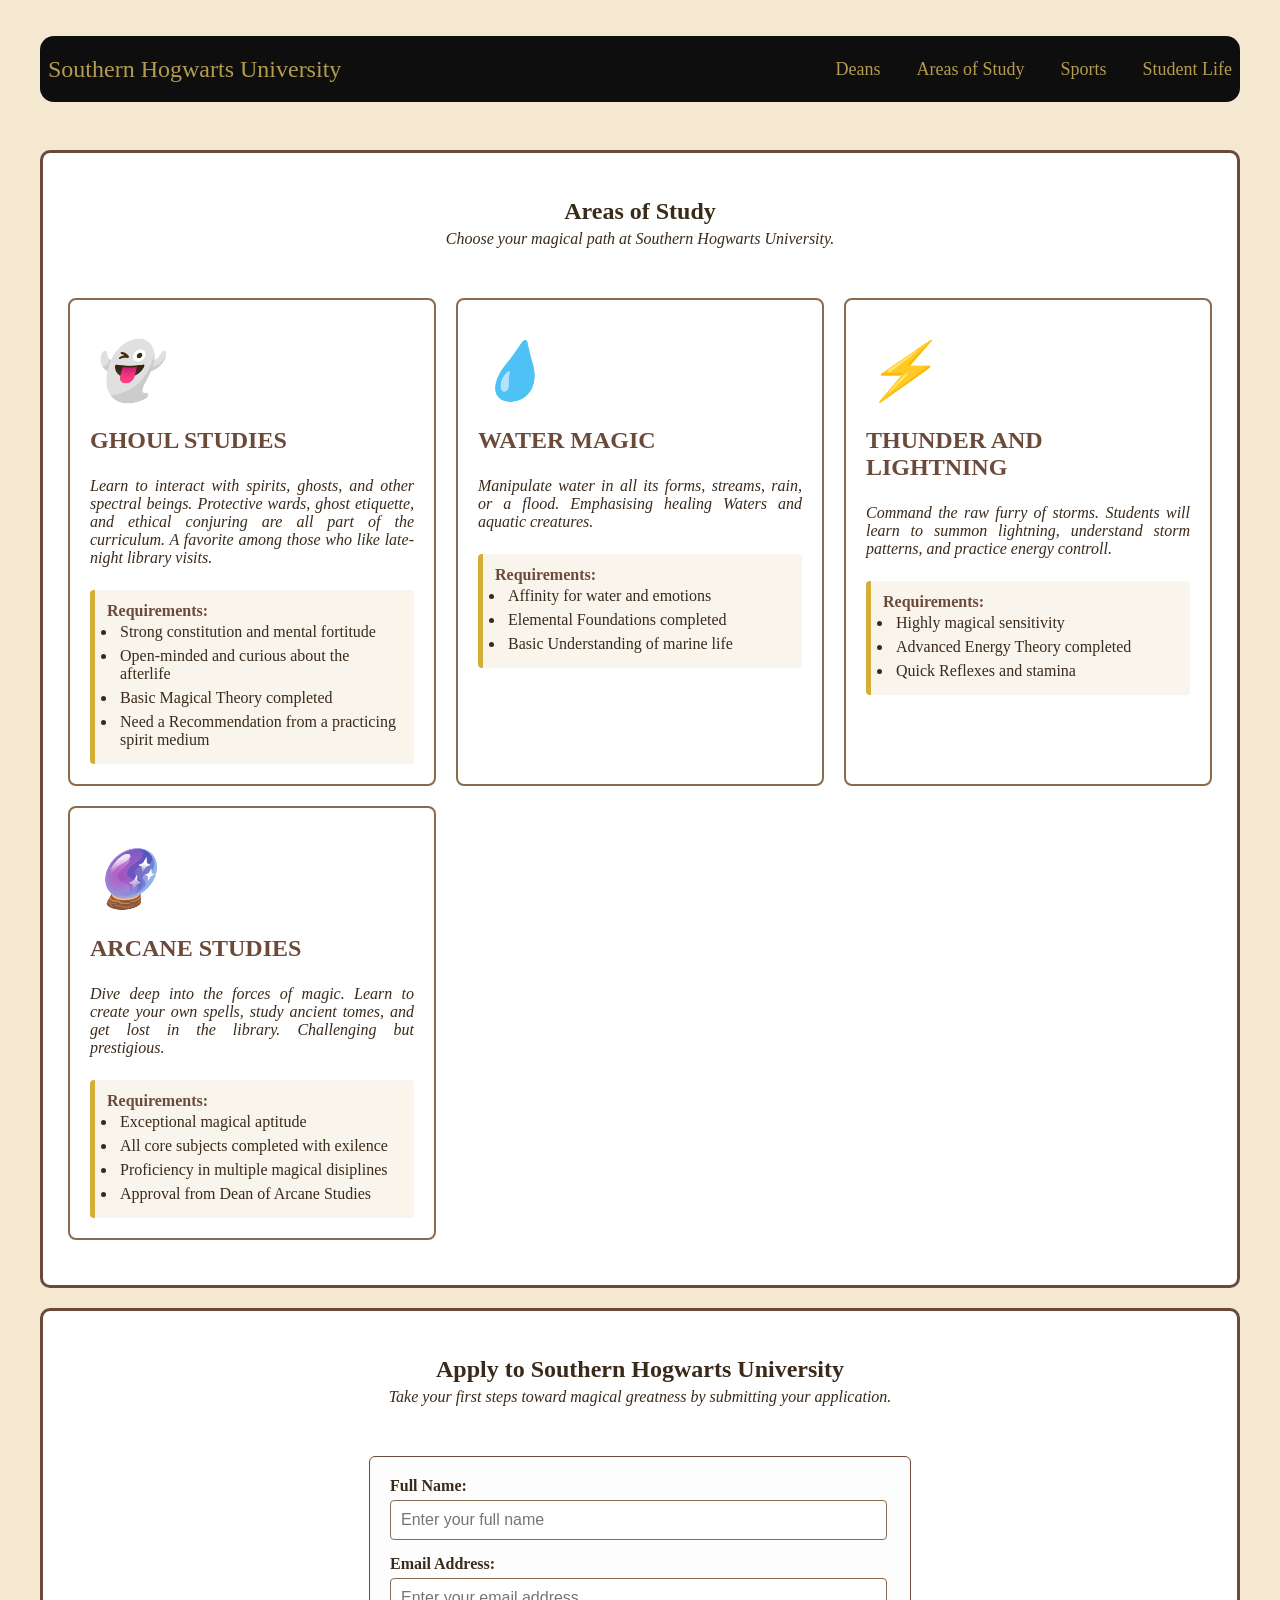
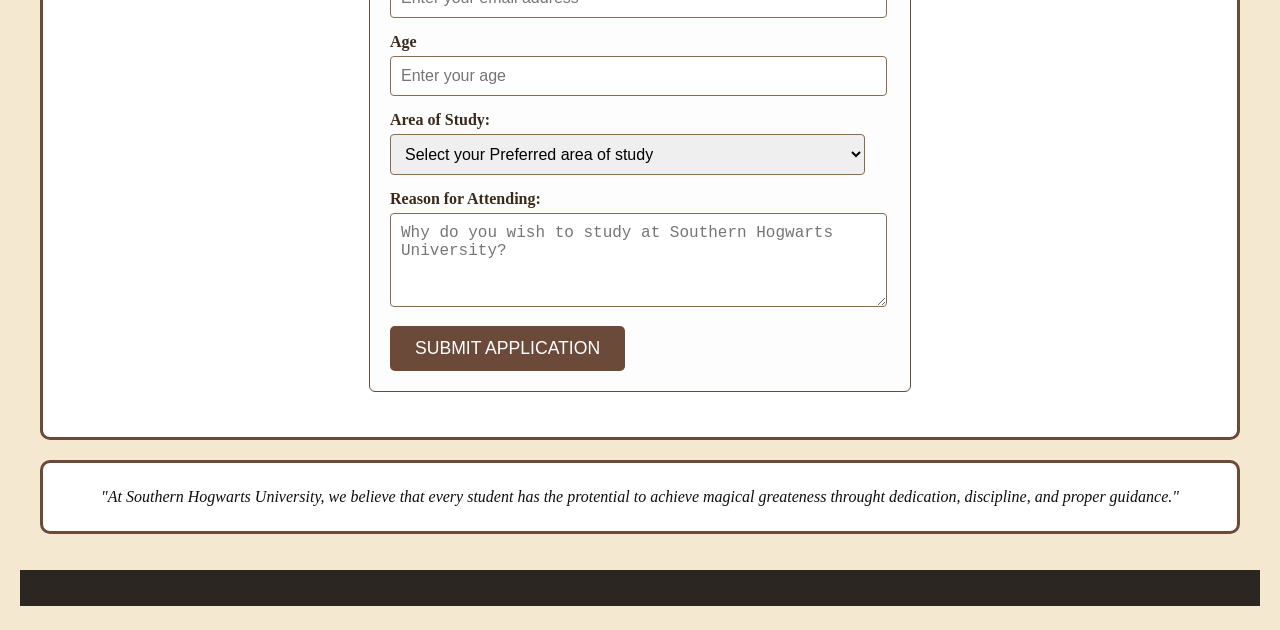
==== areas_of_study.html @ 31cc3b2e "Update Areas of Study, the Nav Bar, and some styles." ====
<!DOCTYPE html>
<html lang="en">
  <head>
    <meta charset="UTF-8" />
    <meta name="viewport" content="width=device-width, initial-scale=1.0" />
    <link rel="stylesheet" href="styles.css" />
    <title>Areas of Study</title>
    <style>
      * {
        margin: 0;
        padding: 0;
      }

      body {
        background-color: #f5e8d0;
        color: #3a2a1a;
        padding: 20px;
      }

      /* Study Section */

      main {
        max-width: 1200px;
        margin: 0 auto;
      }

      .frame {
        background-color: white;
        border: 3px solid #6b4a3a;
        border-radius: 10px;
        padding: 25px;
        margin: 20px 0;
      }

      .headding {
        text-align: center;
        margin-bottom: 30px;
        padding: 20px;
        background-color: white;
        border-radius: 8px;
      }

      .headding p {
        margin-top: 5px;
        font-style: italic;
      }

      .pathway-card-holder {
        display: grid;
        grid-template-columns: repeat(auto-fit, minmax(280px, 1fr));
        gap: 20px;
        margin: 20px 0;
      }

      .pathway-card {
        background-color: white;
        border: 2px solid #8b6b4d;
        border-radius: 8px;
        padding: 20px;
      }

      .symbol {
        text-align: center;
        margin: 10px 0;
        font-size: 3.5rem;
      }

      .pathway-card h2 {
        color: #6b4a3a;
        font-size: 1.5rem;
        text-transform: uppercase;
        margin: 15px 0;
      }

      .pathway-card p {
        font-style: italic;
        text-align: justify;
        padding: 8px 0;
      }

      .pathway-req {
        margin-top: 15px;
        padding: 12px;
        background-color: #f9f5ed;
        border-left: 5px solid #d4af37;
        border-radius: 4px;
      }

      .pathway-req h4 {
        color: #6b4a3a;
        margin-top: 0;
      }

      .pathway-req li {
        margin-left: 10px;
        padding: 3px;
      }

      /* Form Section */

      .application {
        max-width: 500px;
        margin: 20px auto;
        padding: 20px;
        background-color: #fdfdfd;
        border: 1px solid #6b4a3a;
        border-radius: 6px;
      }

      .application-card {
        margin-bottom: 15px;
        text-align: left;
      }

      .application-card label {
        display: block;
        margin-bottom: 5px;
        font-weight: bold;
      }

      .application-card input,
      .application-card select,
      .application-card textarea {
        width: 95%;
        padding: 10px;
        border: 1px solid #8b6b4d;
        border-radius: 4px;
        font-size: 1rem;
      }

      .application-btn {
        background-color: #6b4a3a;
        color: white;
        border: none;
        padding: 12px 25px;
        border-radius: 5px;
        font-size: 1.1rem;
        cursor: pointer;
        text-transform: uppercase;
      }

      .quote {
        text-align: center;
        font-style: italic;
        color: #0f0e0e;
      }
    </style>
  </head>
  <body>
    <header>
      <nav class="nav-bar">
        <div class="nav-title">
          <a href="">Southern Hogwarts University</a>
        </div>

        <div>
          <ul id="nav-links" class="nav-list">
            <li><a href="">Deans</a></li>
            <li><a href="">Areas of Study</a></li>
            <li><a href="">Sports</a></li>
            <li><a href="">Student Life</a></li>
          </ul>
        </div>
        <button class="nav-hambuger">☰</button>
      </nav>
    </header>
    <script>
      document.addEventListener("DOMContentLoaded", () => {
        const toggle = document.querySelector(".nav-hambuger");
        const nav = document.getElementById("nav-links");

        toggle.addEventListener("click", (e) => {
          e.stopPropagation();
          nav.classList.toggle("active");
        });
        nav.addEventListener("click", (e) => e.stopPropagation());
      });
    </script>

    <main>
      <section class="frame">
        <div class="headding">
          <h1>Areas of Study</h1>
          <p>Choose your magical path at Southern Hogwarts University.</p>
        </div>

        <div class="pathway-card-holder">
          <!-- Ghoul Studies -->
          <section class="pathway-card">
            <p class="symbol">👻</p>
            <h2>Ghoul Studies</h2>
            <p>
              Learn to interact with spirits, ghosts, and other spectral beings.
              Protective wards, ghost etiquette, and ethical conjuring are all
              part of the curriculum. A favorite among those who like late-night
              library visits.
            </p>
            <div class="pathway-req">
              <h4>Requirements:</h4>
              <ul>
                <li>Strong constitution and mental fortitude</li>
                <li>Open-minded and curious about the afterlife</li>
                <li>Basic Magical Theory completed</li>
                <li>Need a Recommendation from a practicing spirit medium</li>
              </ul>
            </div>
          </section>

          <!-- Water Magic -->
          <section class="pathway-card">
            <p class="symbol">💧</p>
            <h2>Water Magic</h2>
            <p>
              Manipulate water in all its forms, streams, rain, or a flood.
              Emphasising healing Waters and aquatic creatures.
            </p>
            <div class="pathway-req">
              <h4>Requirements:</h4>
              <ul>
                <li>Affinity for water and emotions</li>
                <li>Elemental Foundations completed</li>
                <li>Basic Understanding of marine life</li>
              </ul>
            </div>
          </section>

          <!-- Thunder and Lightning -->
          <section class="pathway-card">
            <p class="symbol">⚡</p>
            <h2>Thunder and Lightning</h2>
            <p>
              Command the raw furry of storms. Students will learn to summon
              lightning, understand storm patterns, and practice energy
              controll.
            </p>
            <div class="pathway-req">
              <h4>Requirements:</h4>
              <ul>
                <li>Highly magical sensitivity</li>
                <li>Advanced Energy Theory completed</li>
                <li>Quick Reflexes and stamina</li>
              </ul>
            </div>
          </section>

          <!-- Arcane Studies -->
          <section class="pathway-card">
            <p class="symbol">🔮</p>
            <h2>Arcane Studies</h2>
            <p>
              Dive deep into the forces of magic. Learn to create your own
              spells, study ancient tomes, and get lost in the library.
              Challenging but prestigious.
            </p>
            <div class="pathway-req">
              <h4>Requirements:</h4>
              <ul>
                <li>Exceptional magical aptitude</li>
                <li>All core subjects completed with exilence</li>
                <li>Proficiency in multiple magical disiplines</li>
                <li>Approval from Dean of Arcane Studies</li>
              </ul>
            </div>
          </section>
        </div>
      </section>
      <section class="frame">
        <div class="headding">
          <h2>Apply to Southern Hogwarts University</h2>
          <p>
            Take your first steps toward magical greatness by submitting your
            application.
          </p>
        </div>
        <div class="application">
          <form>
            <div class="application-card">
              <label> Full Name: </label>
              <input type="text" placeholder="Enter your full name" />
            </div>
            <div class="application-card">
              <label> Email Address: </label>
              <input type="email" placeholder="Enter your email address" />
            </div>
            <div class="application-card">
              <label> Age </label>
              <input type="number" placeholder="Enter your age" />
            </div>
            <div class="application-card">
              <label> Area of Study: </label>
              <select>
                <option>Select your Preferred area of study</option>
                <option>Ghoul Studies</option>
                <option>Water Magic</option>
                <option>Thunder and Lightning</option>
                <option>Arcane Studies</option>
              </select>
            </div>
            <div class="application-card">
              <label> Reason for Attending:</label>
              <textarea
                rows="4"
                placeholder="Why do you wish to study at Southern Hogwarts University?"
              ></textarea>
            </div>
            <button class="application-btn">Submit Application</button>
          </form>
        </div>
      </section>
      <section class="frame">
        <div class="quote">
          "At Southern Hogwarts University, we believe that every student has
          the protential to achieve magical greateness throught dedication,
          discipline, and proper guidance."
        </div>
      </section>
    </main>

    <footer></footer>
  </body>
</html>
---- styles.css ----
/* Used so we can easily change the theme if we don't like them later, just change them here not everywhere else */
:root {
  /*  Usage example in CSS:
        Colors:
        background-color: var(--background-color-1);
        color: var(--primary-text-color);
    */

  /* Backgrounds and Text Colors */
  --background-color-1: #e9e4d4;
  --background-color-2: #d6d1c4;
  --background-color-3: #c5bfaf;
  --footer-color: #2b2621;
  --header-color: #1b1a17;
  --subheader-color: #2e2b28;
  --primary-text-color: #3c3b37;
  --secondary-text-color: #6c6a63;
  --nav-background-color: #0f0e0e;
  --nav-text-color: #b39c4d;
  --nav-hover-color: #4f2c2c;

  /* Various Accents */
  --highlight-gold-color: #b39c4d;
  --highlight-red-color: #6c2d2c;
  --highlight-navy-color: #1a2238;
  --highlight-mossy-color: #7a7f5c;

  /* Brand Colors */
  --brand-black: #0f0e0e;
  --brand-gold: #b39c4d;
  --brand-red: #4f2c2c;

  /* Font Families */
  --font-cormorant: "Cormorant Garamond", serif;
  --font-cinzel: "Cinzel", serif;
}

/* General Styles */
body {
  background-color: var(--background-color-1);
  color: var(--primary-text-color);
  margin: 0;
  padding: 0;
}

footer {
  font-family: var(--font-cormorant);
  font-size: 1.125em;
  color: var(--background-color-1);
  background-color: var(--footer-color);
  text-align: center;
  margin-top: 2em;
  padding: 1em 0;
}

footer a {
  color: var(--highlight-mossy-color);
  text-decoration: none;
}

footer a:hover {
  text-decoration: underline;
}

.footer-grid {
  display: grid;
  grid-template-columns: 25% 25% 25% 25%;
  margin: 0 5%;
}

.footer-section {
  margin: 0;
  overflow: hidden;
}

.footer-link {
  display: block;
  margin: 0.5em auto;
  text-decoration: none;
  width: fit-content;
}

.footer-logo {
  object-fit: contain;
  width: 50%;
}

.footer-page-credit {
  font-size: 0.8em;
  margin-bottom: 0;
}

@media screen and (max-width: 769px) {
  .footer-grid {
    grid-template-columns: auto;
    text-align: center;
  }

  .footer-logo {
    width: 40%;
    margin-top: 3em;
  }

  .footer-page-credit {
    margin-top: 3em;
  }
}

/* Styles for deans.html */
.dean-container {
  padding: 0 2em;
}

.dean-page-heading {
  font-family: var(--font-cinzel);
  font-size: 3.5em;
  text-align: center;
  margin-bottom: 0.25em;
}

.dean-photo {
  width: 150px;
  height: 150px;
  object-fit: cover;
  border-top-left-radius: 50%;
  border-top-right-radius: 50%;
  border: 4px solid var(--highlight-gold-color);
  box-shadow: var(--highlight-red-color) 0px 5px 10px;
  animation: dean-card-image 2s ease-in-out infinite alternate;
}

.dean-card {
  background-color: var(--background-color-2);
  border: 1px solid var(--highlight-red-color);
  border-radius: 5px;
  padding: 2em 1em;
  margin: 1em;
  text-align: center;
}

.dean-list {
  list-style-type: none;
  padding: 0;
  display: grid;
  grid-template-columns: 50% 50%;
}

.dean-name {
  font-size: 1.5em;
  font-weight: bold;
  margin: 0.75em 0;
  font-family: var(--font-cinzel);
}

.dean-description {
  font-size: 1.25em;
  color: var(--secondary-text-color);
  font-family: var(--font-cormorant);
  font-weight: bold;
}

.dean-link {
  text-decoration: none;
  color: inherit;
}

.dean-link:hover .dean-card {
  background-color: var(--background-color-3);
}

.dean-link:hover .dean-name {
  animation: dean-name-hoverGrow 0.5s forwards;
}

.dean-link .dean-name {
  animation: dean-name-hoverShrink 0.5s forwards;
}

/* Animations for dean cards */
@keyframes dean-name-hoverShrink {
  from {
    transform: scale(1.05);
  }
  to {
    transform: scale(1);
  }
}

@keyframes dean-name-hoverGrow {
  from {
    transform: scale(1);
  }
  to {
    transform: scale(1.05);
  }
}

@keyframes dean-card-image {
  from {
    transform: translateX(-5px);
    rotate: 2deg;
  }
  to {
    transform: translateX(5px);
    rotate: -2deg;
  }
}

/* Media query for deans page for mobile devices */
@media screen and (max-width: 769px) {
  .mobile {
    grid-template-columns: auto;
  }
}

/* ----------------------------------------------------------------------------------- */

.nav-bar {
  background-color: #0f0e0e;
  position: sticky;
  top: 0;
  z-index: 100;
  border-radius: 14px;
  margin: 16px auto 48px auto;
  max-width: 1200px;
  display: flex;
  justify-content: space-between;
  align-items: center;
  height: 66px;
}

.nav-title a {
  padding: 8px;
  color: #b39c4d;
  text-decoration: none;
  font-size: 1.5rem;
}

.nav-list {
  display: flex;
  justify-content: space-between;
  align-items: center;
  list-style: none;
  gap: 20px;
  margin: 0;
  padding: 0;
}

.nav-list a {
  padding: 8px;
  color: #b39c4d;
  text-decoration: none;
  font-size: 1.125rem;
}
.nav-list a:hover {
  text-decoration: underline;
}

.nav-hambuger {
  display: none;
  font-size: 30px;
  background: none;
  border: none;
  cursor: pointer;
  color: white;
}

@media (max-width: 768px) {
  .nav-hambuger {
    display: block;
    margin-right: 20px;
  }

  #nav-links {
    position: absolute;
    top: 100%;
    left: 0;
    right: 0;
    background-color: #0f0e0e;
    flex-direction: column;
    padding: 1.8rem;
    gap: 1.4rem;
    display: none;
    border-radius: 16px;
    margin-top: 8px;
  }

  #nav-links.active {
    display: flex;
  }
}
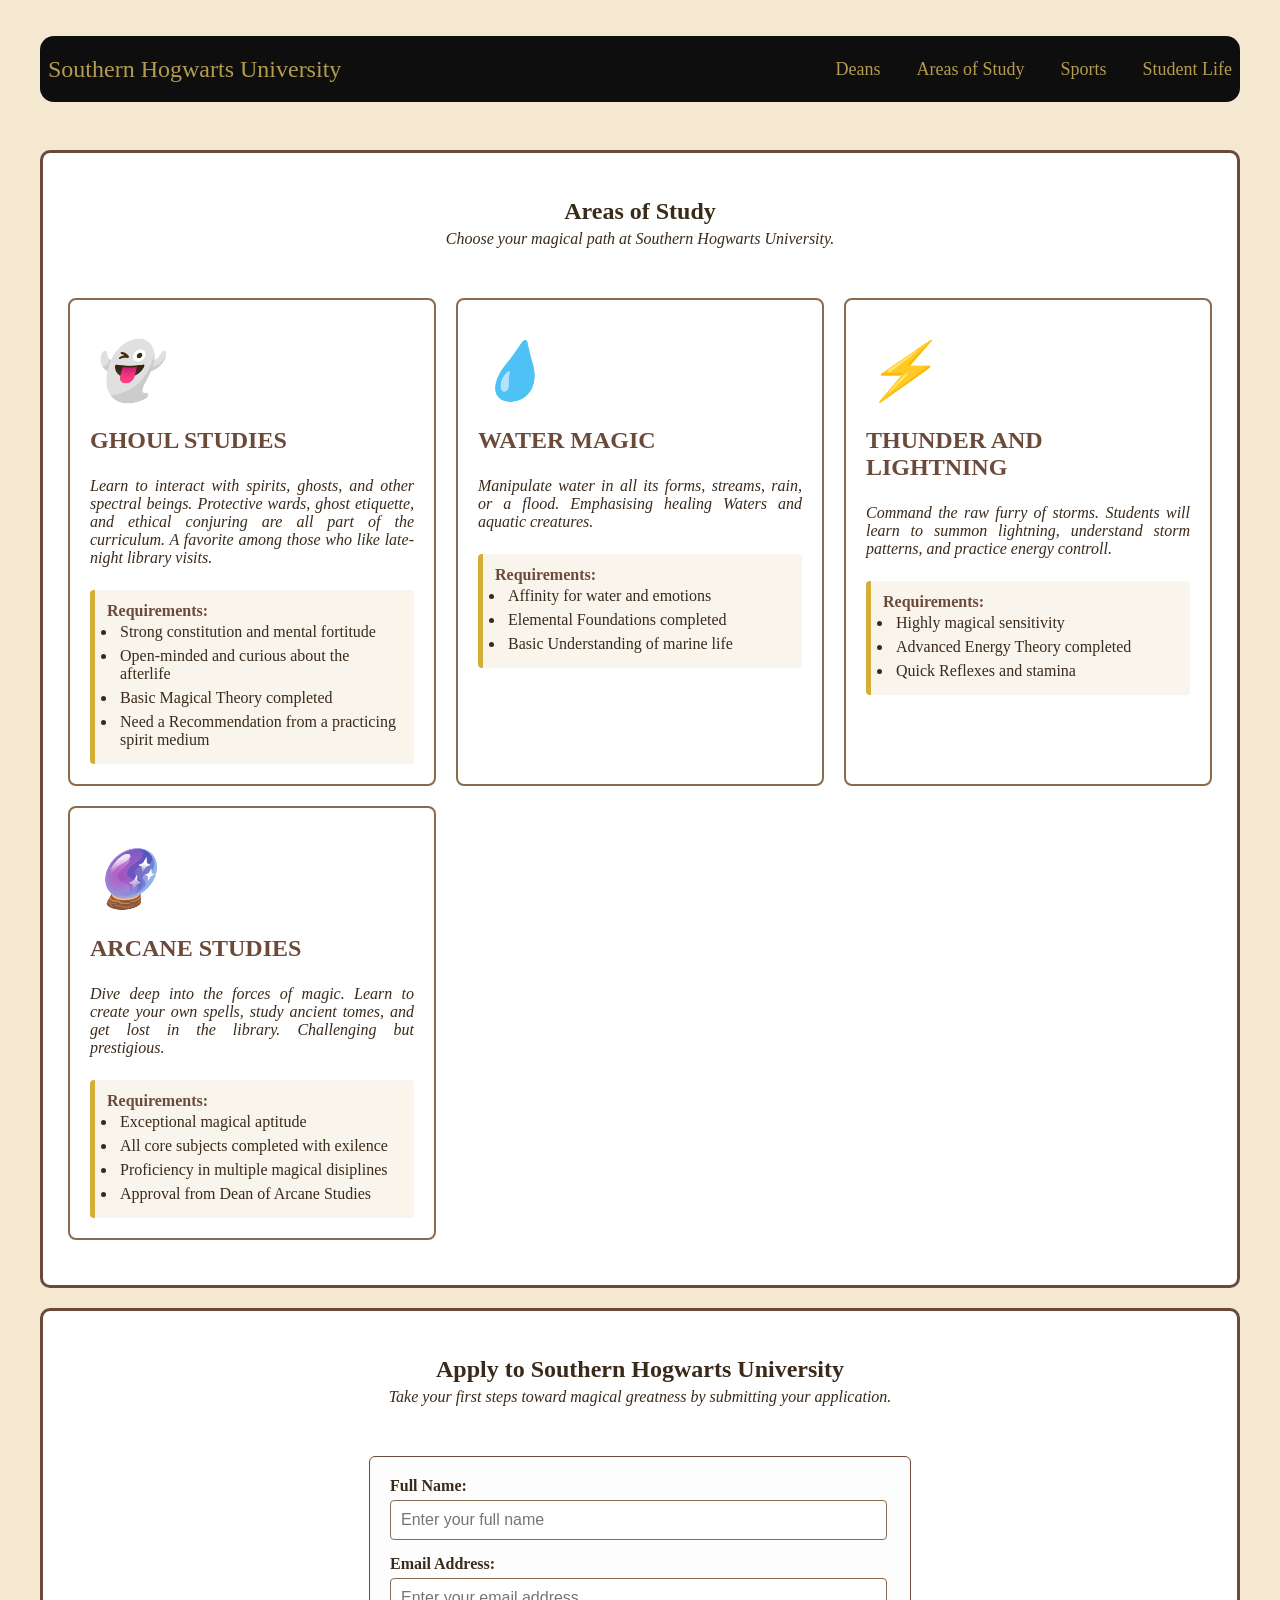
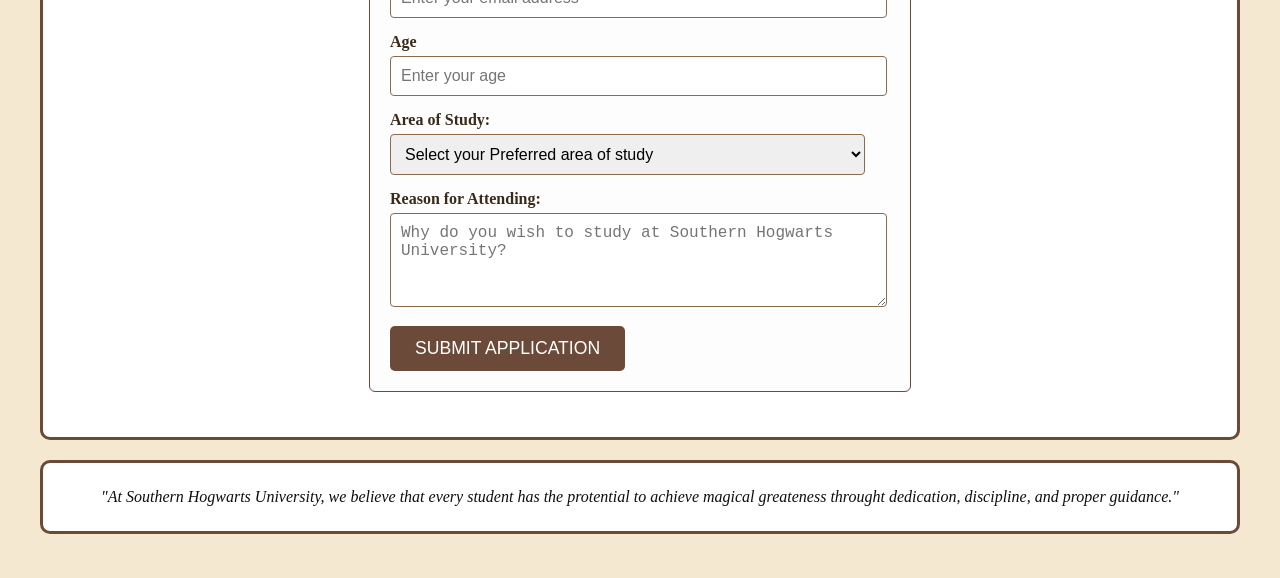
==== commit c8ff5ec7: "Updated Riley Portfolio Page. And the Navbar." ====
--- a/areas_of_study.html
+++ b/areas_of_study.html
@@ -150,32 +150,37 @@
     <header>
       <nav class="nav-bar">
         <div class="nav-title">
-          <a href="">Southern Hogwarts University</a>
+          <a href="/CSCY2000-Final/index.html">Southern Hogwarts University</a>
         </div>
 
         <div>
           <ul id="nav-links" class="nav-list">
-            <li><a href="">Deans</a></li>
-            <li><a href="">Areas of Study</a></li>
-            <li><a href="">Sports</a></li>
-            <li><a href="">Student Life</a></li>
+            <li><a href="/CSCY2000-Final/deans.html">Deans</a></li>
+            <li>
+              <a href="/CSCY2000-Final/areas_of_study.html">Areas of Study</a>
+            </li>
+            <li><a href="/CSCY2000-Final/sports.html">Sports</a></li>
+            <li>
+              <a href="/CSCY2000-Final/student_life.html">Student Life</a>
+            </li>
           </ul>
         </div>
         <button class="nav-hambuger">☰</button>
       </nav>
+
+      <script>
+        document.addEventListener("DOMContentLoaded", () => {
+          const toggle = document.querySelector(".nav-hambuger");
+          const nav = document.getElementById("nav-links");
+
+          toggle.addEventListener("click", (e) => {
+            e.stopPropagation();
+            nav.classList.toggle("active");
+          });
+          nav.addEventListener("click", (e) => e.stopPropagation());
+        });
+      </script>
     </header>
-    <script>
-      document.addEventListener("DOMContentLoaded", () => {
-        const toggle = document.querySelector(".nav-hambuger");
-        const nav = document.getElementById("nav-links");
-
-        toggle.addEventListener("click", (e) => {
-          e.stopPropagation();
-          nav.classList.toggle("active");
-        });
-        nav.addEventListener("click", (e) => e.stopPropagation());
-      });
-    </script>
 
     <main>
       <section class="frame">
@@ -315,7 +320,5 @@
         </div>
       </section>
     </main>
-
-    <footer></footer>
   </body>
 </html>
--- a/styles.css
+++ b/styles.css
@@ -214,6 +214,9 @@
 }
 
 /* ----------------------------------------------------------------------------------- */
+header {
+  margin: 0 10px;
+}
 
 .nav-bar {
   background-color: #0f0e0e;
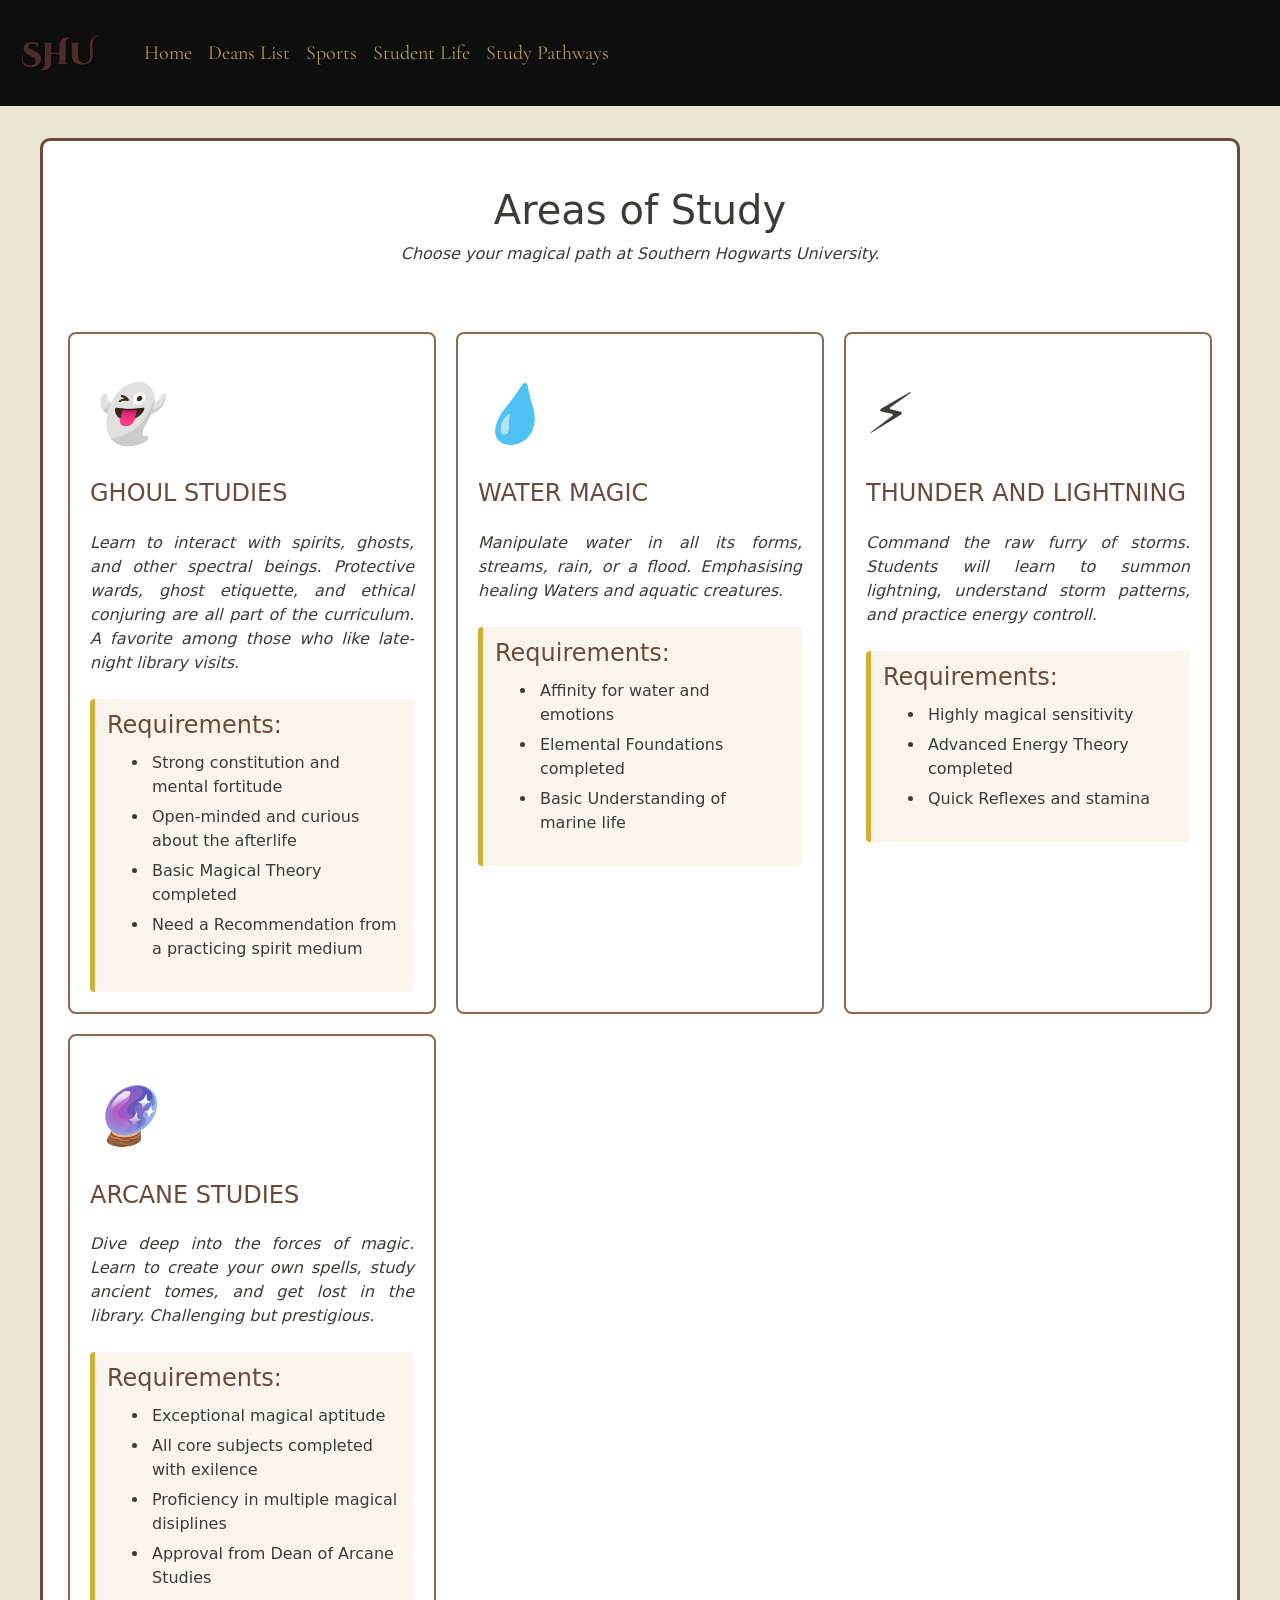
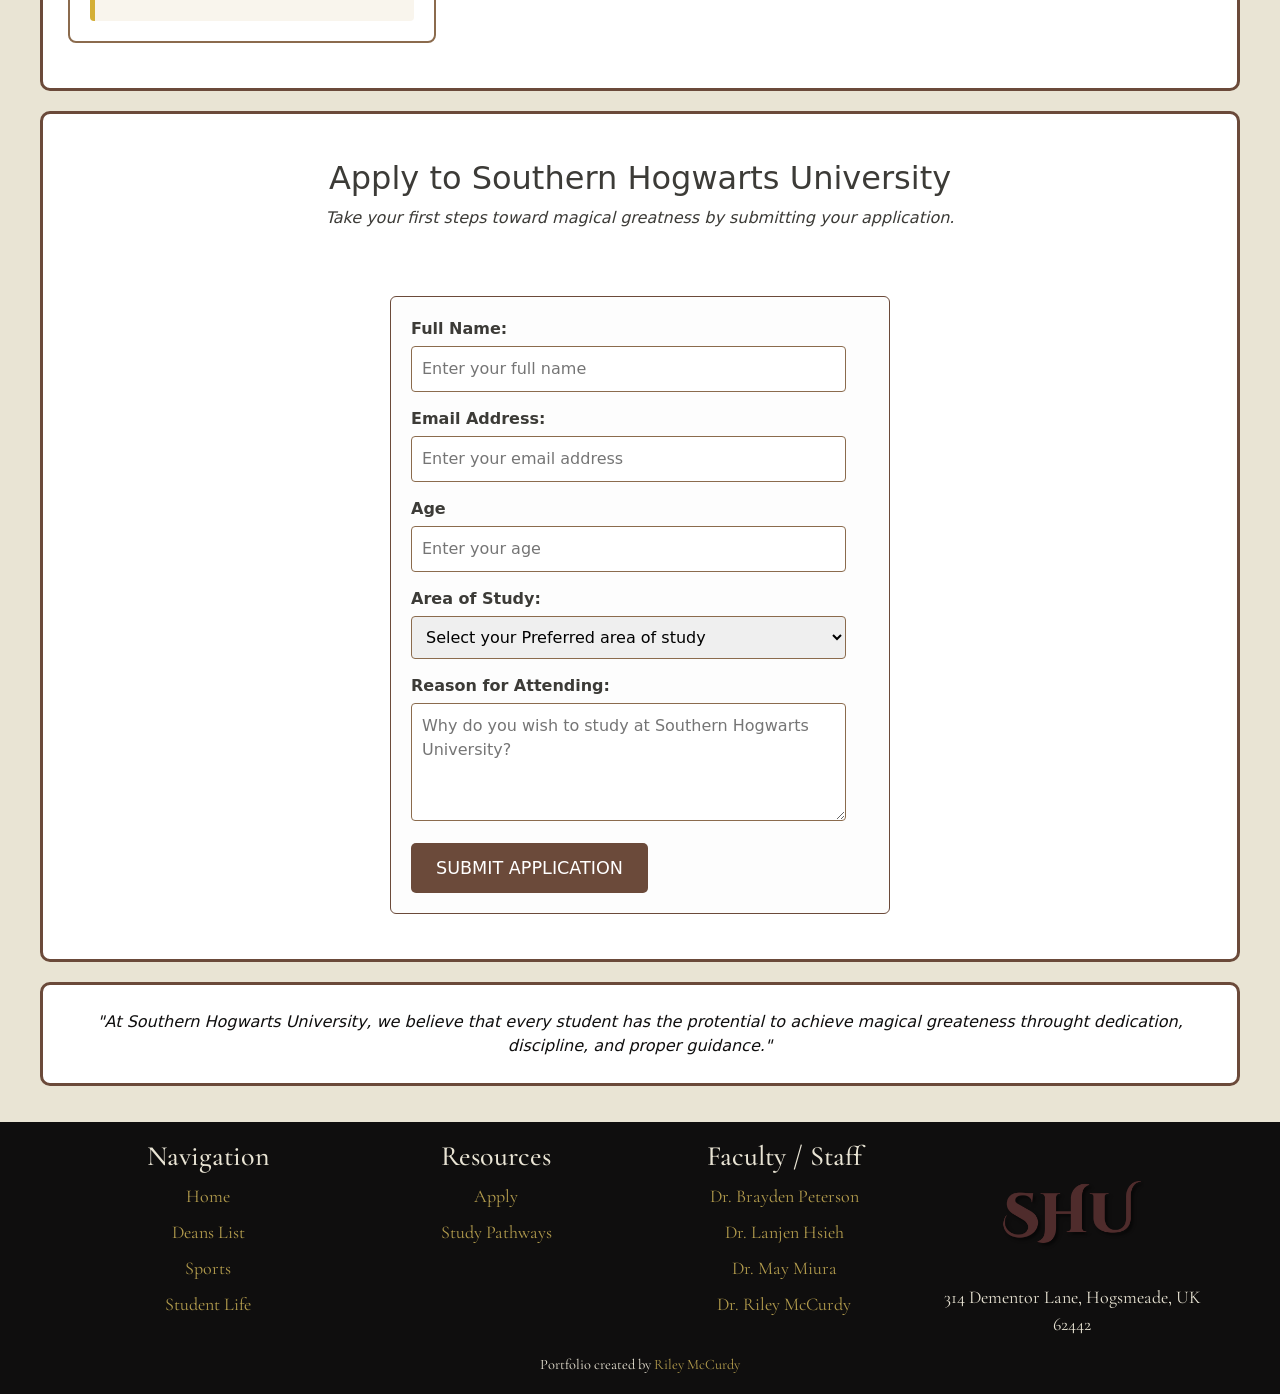
==== commit 49ef10db: "Updated footer/nav and links for all webpages" ====
--- a/areas_of_study.html
+++ b/areas_of_study.html
@@ -5,16 +5,18 @@
     <meta name="viewport" content="width=device-width, initial-scale=1.0" />
     <link rel="stylesheet" href="styles.css" />
     <title>Areas of Study</title>
+    <!-- Fonts -->
+    <link rel="preconnect" href="https://fonts.googleapis.com">
+    <link rel="preconnect" href="https://fonts.gstatic.com" crossorigin>
+    <link href="https://fonts.googleapis.com/css2?family=Cormorant+Garamond:ital,wght@0,300..700;1,300..700&display=swap" rel="stylesheet">
+    <link href="https://fonts.googleapis.com/css2?family=Cinzel:wght@400..900&display=swap" rel="stylesheet">
+
+    <!-- Bootstrap -->
+    <link href="https://cdn.jsdelivr.net/npm/bootstrap@5.3.8/dist/css/bootstrap.min.css" rel="stylesheet" integrity="sha384-sRIl4kxILFvY47J16cr9ZwB07vP4J8+LH7qKQnuqkuIAvNWLzeN8tE5YBujZqJLB" crossorigin="anonymous">
     <style>
       * {
         margin: 0;
         padding: 0;
-      }
-
-      body {
-        background-color: #f5e8d0;
-        color: #3a2a1a;
-        padding: 20px;
       }
 
       /* Study Section */
@@ -147,41 +149,37 @@
     </style>
   </head>
   <body>
-    <header>
-      <nav class="nav-bar">
-        <div class="nav-title">
-          <a href="/CSCY2000-Final/index.html">Southern Hogwarts University</a>
-        </div>
-
-        <div>
-          <ul id="nav-links" class="nav-list">
-            <li><a href="/CSCY2000-Final/deans.html">Deans</a></li>
-            <li>
-              <a href="/CSCY2000-Final/areas_of_study.html">Areas of Study</a>
-            </li>
-            <li><a href="/CSCY2000-Final/sports.html">Sports</a></li>
-            <li>
-              <a href="/CSCY2000-Final/student_life.html">Student Life</a>
-            </li>
-          </ul>
-        </div>
-        <button class="nav-hambuger">☰</button>
-      </nav>
-
-      <script>
-        document.addEventListener("DOMContentLoaded", () => {
-          const toggle = document.querySelector(".nav-hambuger");
-          const nav = document.getElementById("nav-links");
-
-          toggle.addEventListener("click", (e) => {
-            e.stopPropagation();
-            nav.classList.toggle("active");
-          });
-          nav.addEventListener("click", (e) => e.stopPropagation());
-        });
-      </script>
-    </header>
-
+    <!-- Use bootstrap nav classes and stop displaying burger when screen is at large breakpoint -->
+    <nav class="navbar navbar-expand-md shu-navbar sticky-top">
+        <a class="navbar-brand shu-brand" href="index.html">
+            <img src="images/logo.png" alt="Southern Hogwarts University" class="shu-nav-logo">
+        </a>
+
+        <!-- Hamburger icon from bootstrap -->
+        <button class="navbar-toggler navbar-dark shu-hamburger" type="button" data-bs-toggle="collapse" data-bs-target="#shu-navbar-content">
+            <span class="navbar-toggler-icon"></span>
+        </button>
+
+        <div class="collapse navbar-collapse" id="shu-navbar-content">
+            <ul class="navbar-nav shu-nav-links">
+                <li class="nav-item">
+                    <a class="nav-link" href="index.html">Home</a>
+                </li>
+                <li class="nav-item">
+                    <a class="nav-link" href="deans.html">Deans List</a>
+                </li>
+                <li class="nav-item">
+                    <a class="nav-link" href="sports.html">Sports</a>
+                </li>
+                <li class="nav-item">
+                    <a class="nav-link" href="student_life.html">Student Life</a>
+                </li>
+                <li class="nav-item">
+                    <a class="nav-link" href="areas_of_study.html">Study Pathways</a>
+                </li>
+            </ul>
+        </div>
+    </nav>
     <main>
       <section class="frame">
         <div class="headding">
@@ -269,7 +267,7 @@
           </section>
         </div>
       </section>
-      <section class="frame">
+      <section class="frame" id="applicationForm">
         <div class="headding">
           <h2>Apply to Southern Hogwarts University</h2>
           <p>
@@ -320,5 +318,35 @@
         </div>
       </section>
     </main>
+    <script src="https://cdn.jsdelivr.net/npm/bootstrap@5.3.8/dist/js/bootstrap.bundle.min.js" integrity="sha384-FKyoEForCGlyvwx9Hj09JcYn3nv7wiPVlz7YYwJrWVcXK/BmnVDxM+D2scQbITxI" crossorigin="anonymous"></script>
+    <footer>
+        <div class="footer-grid mobile-footer">
+            <div class="footer-section">
+                <h3>Navigation</h3>
+                <a href="index.html" class="footer-link">Home</a>
+                <a href="deans.html" class="footer-link">Deans List</a>
+                <a href="sports.html" class="footer-link">Sports</a>
+                <a href="student_life.html" class="footer-link">Student Life</a>
+            </div>
+            <div class="footer-section">
+                <h3>Resources</h3>
+                <a href="areas_of_study.html#applicationForm" class="footer-link">Apply</a>
+                <a href="areas_of_study.html" class="footer-link">Study Pathways</a>
+            </div>
+            <div class="footer-section">
+                <h3>Faculty / Staff</h3>
+                <a href="./portfolios/Brayden.html" class="footer-link">Dr. Brayden Peterson</a>
+                <a href="./portfolios/Lanjen.html" class="footer-link">Dr. Lanjen Hsieh</a>
+                <a href="./portfolios/May.html" class="footer-link">Dr. May Miura</a>
+                <a href="./portfolios/Riley.html" class="footer-link">Dr. Riley McCurdy</a>
+            </div>
+            <div class="footer-section">
+                <img src="images/logo.png" alt="Souther Hogwarts University Logo" class="footer-logo">
+                <!-- This is a fake address I came up with, the zip code spells MAGIC on a telephone keypad and Hogsmeade is a small village near Hogwarts in the Harry Potter universe-->
+                <p>314 Dementor Lane, Hogsmeade, UK 62442</p>
+            </div>
+        </div>
+      <p class="footer-page-credit">Portfolio created by <a href="./portfolios/Riley.html">Riley McCurdy</a></p>
+    </footer>
   </body>
 </html>
--- a/styles.css
+++ b/styles.css
@@ -6,60 +6,63 @@
         color: var(--primary-text-color);
     */
 
-  /* Backgrounds and Text Colors */
-  --background-color-1: #e9e4d4;
-  --background-color-2: #d6d1c4;
-  --background-color-3: #c5bfaf;
-  --footer-color: #2b2621;
-  --header-color: #1b1a17;
-  --subheader-color: #2e2b28;
-  --primary-text-color: #3c3b37;
-  --secondary-text-color: #6c6a63;
-  --nav-background-color: #0f0e0e;
-  --nav-text-color: #b39c4d;
-  --nav-hover-color: #4f2c2c;
-
-  /* Various Accents */
-  --highlight-gold-color: #b39c4d;
-  --highlight-red-color: #6c2d2c;
-  --highlight-navy-color: #1a2238;
-  --highlight-mossy-color: #7a7f5c;
-
-  /* Brand Colors */
-  --brand-black: #0f0e0e;
-  --brand-gold: #b39c4d;
-  --brand-red: #4f2c2c;
-
-  /* Font Families */
-  --font-cormorant: "Cormorant Garamond", serif;
-  --font-cinzel: "Cinzel", serif;
+    /* Backgrounds and Text Colors */
+    --background-color-1: #e9e4d4;
+    --background-color-2: #d6d1c4;
+    --background-color-3: #c5bfaf;
+    --footer-color: #0f0e0e;
+    --footer-link-color: #b39c4d;
+    --footer-link-hover-color: #6c2d2c;
+    --footer-text-color: #e9e4d4;
+    --header-color: #1b1a17;
+    --subheader-color: #2e2b28;
+    --primary-text-color: #3c3b37;
+    --secondary-text-color: #6c6a63;
+    --nav-background-color: #0f0e0e;
+    --nav-text-color: #b39c4d;
+    --nav-hover-color: #6c2d2c;
+
+    /* Various Accents */
+    --highlight-gold-color: #b39c4d;
+    --highlight-red-color: #6c2d2c;
+    --highlight-navy-color: #1a2238;
+    --highlight-mossy-color: #7a7f5c;
+
+    /* Brand Colors */
+    --brand-black: #0f0e0e;
+    --brand-gold: #b39c4d;
+    --brand-red: #4f2c2c;
+
+    /* Font Families */
+    --font-cormorant: "Cormorant Garamond", serif;
+    --font-cinzel: "Cinzel", serif;
 }
 
 /* General Styles */
 body {
-  background-color: var(--background-color-1);
-  color: var(--primary-text-color);
-  margin: 0;
-  padding: 0;
+    background-color: var(--background-color-1) !important;
+    color: var(--primary-text-color) !important;
+    font-family: var(--font-cormorant);
 }
 
 footer {
-  font-family: var(--font-cormorant);
-  font-size: 1.125em;
-  color: var(--background-color-1);
-  background-color: var(--footer-color);
-  text-align: center;
-  margin-top: 2em;
-  padding: 1em 0;
+    font-family: var(--font-cormorant);
+    font-size: 1.125em;
+    color: var(--footer-text-color);
+    background-color: var(--footer-color);
+    text-align: center;
+    margin-top: 2em;
+    padding: 1em 0;
 }
 
 footer a {
-  color: var(--highlight-mossy-color);
-  text-decoration: none;
+    color: var(--footer-link-color);
+    text-decoration: none;
 }
 
 footer a:hover {
-  text-decoration: underline;
+    color: var(--footer-link-hover-color);
+    text-decoration: none;
 }
 
 .footer-grid {
@@ -81,8 +84,18 @@
 }
 
 .footer-logo {
-  object-fit: contain;
-  width: 50%;
+    object-fit: contain;
+    width: 50%;
+    animation: alternate-reverse footer-logo-float 4s ease-in-out infinite;
+}
+
+@keyframes footer-logo-float {
+    from {
+        transform: translateY(0px);
+    }
+    to {
+        transform: translateY(-10px);
+    }
 }
 
 .footer-page-credit {
@@ -90,20 +103,53 @@
   margin-bottom: 0;
 }
 
-@media screen and (max-width: 769px) {
-  .footer-grid {
-    grid-template-columns: auto;
-    text-align: center;
-  }
-
-  .footer-logo {
-    width: 40%;
-    margin-top: 3em;
-  }
-
-  .footer-page-credit {
-    margin-top: 3em;
-  }
+.navbar a {
+    color: var(--nav-text-color);
+    font-family: var(--font-cormorant);
+    font-size: 1.25em;
+}
+
+.navbar a:hover {
+    color: var(--nav-hover-color);
+}
+
+.shu-navbar {
+    background-color: var(--nav-background-color);
+    margin-bottom: 2em;
+}
+
+.shu-nav-logo {
+    height: 4em;
+    margin: 0 1em;
+}
+
+.shu-hamburger {
+    margin: 0 1em;
+}
+
+@media screen and (max-width: 768px) {
+    .footer-grid {
+        grid-template-columns: auto;
+        text-align: center;
+    }
+
+    .footer-logo {
+        width: 40%;
+        margin-top: 3em;
+    }
+    
+    .footer-page-credit {
+        margin-top: 3em;
+    }
+
+    .navbar {
+        position: relative
+    }
+
+    .shu-nav-links {
+    margin: 0 1em;
+}
+
 }
 
 /* Styles for deans.html */
@@ -208,87 +254,111 @@
 
 /* Media query for deans page for mobile devices */
 @media screen and (max-width: 769px) {
-  .mobile {
-    grid-template-columns: auto;
-  }
-}
-
-/* ----------------------------------------------------------------------------------- */
-header {
-  margin: 0 10px;
-}
-
-.nav-bar {
-  background-color: #0f0e0e;
-  position: sticky;
-  top: 0;
-  z-index: 100;
-  border-radius: 14px;
-  margin: 16px auto 48px auto;
-  max-width: 1200px;
-  display: flex;
-  justify-content: space-between;
-  align-items: center;
-  height: 66px;
-}
-
-.nav-title a {
-  padding: 8px;
-  color: #b39c4d;
-  text-decoration: none;
-  font-size: 1.5rem;
-}
-
-.nav-list {
-  display: flex;
-  justify-content: space-between;
-  align-items: center;
-  list-style: none;
-  gap: 20px;
-  margin: 0;
-  padding: 0;
-}
-
-.nav-list a {
-  padding: 8px;
-  color: #b39c4d;
-  text-decoration: none;
-  font-size: 1.125rem;
-}
-.nav-list a:hover {
-  text-decoration: underline;
-}
-
-.nav-hambuger {
-  display: none;
-  font-size: 30px;
-  background: none;
-  border: none;
-  cursor: pointer;
-  color: white;
-}
-
-@media (max-width: 768px) {
-  .nav-hambuger {
-    display: block;
-    margin-right: 20px;
-  }
-
-  #nav-links {
+    .mobile {
+        grid-template-columns: auto;
+    }
+}
+
+/* Styling for Brayden portfolio */
+.braydenport-header {
+    font-family: var(--font-cinzel);
+    color: var(--header-color);
+    font-size: 3.5em;
+    text-align: center;
+    margin: 0 0.5em 0.25em 0.5em;
+}
+
+.braydenport-subheader {
+    font-family: var(--font-cinzel);
+    color: var(--subheader-color);
+    font-size: 2em;
+    text-align: center;
+    margin: 0 0.5em 0.25em 0.5em;
+}
+
+.braydenport-container {
+    padding: 2em;
+    padding-bottom: 0;
+}
+
+.braydenport-section {
+    margin-bottom: 2em;
+    clear: both;
+    padding-top: 2em;
+    color: var(--primary-text-color);
+    font-family: var(--font-cormorant);
+}
+
+/* Don't add any extra padding to the first section, it messed up consistency between my deans and portfolio pages */
+.braydenport-section:first-of-type {
+    padding-top: 0;
+}
+
+.braydenport-photo-background {
+    width: 300px;
+    object-fit: cover;
+    border-top-left-radius: 50%;
+    border-top-right-radius: 50%;
+    border: 4px solid var(--highlight-gold-color);
+    box-shadow: var(--highlight-red-color) 0px 5px 10px;
+    float: left;
+    margin-right: 2em;
+}
+.braydenport-photo {
+    width: 300px;
+    object-fit: cover;
+    border-top-left-radius: 50%;
+    border-top-right-radius: 50%;
+    border: 4px solid var(--highlight-gold-color);
+    box-shadow: var(--highlight-red-color) 0px 5px 10px;
+    float: left;
+    margin-right: 2em;
     position: absolute;
-    top: 100%;
-    left: 0;
-    right: 0;
-    background-color: #0f0e0e;
-    flex-direction: column;
-    padding: 1.8rem;
-    gap: 1.4rem;
-    display: none;
-    border-radius: 16px;
-    margin-top: 8px;
-  }
-
-  #nav-links.active {
-    display: flex;
-  }
-}
+    left: 2em;
+    animation: braydenport-magic-portrait 6s linear infinite alternate;
+}
+
+.braydenport-bio {
+    font-size: 1.25em;
+    text-align: justify;
+}
+
+.braydenport-courses dt {
+    margin-top: 1em;
+}
+
+.braydenport-courses dd {
+    font-size: 1.25em;
+    margin-left: 3em;
+    margin-bottom: 1em;
+}
+
+@keyframes braydenport-magic-portrait {
+    0%, 60% {
+        opacity: 1;
+    }
+    75%, 100% {
+        opacity: 0;
+    }
+}
+
+/* Media query for brayden portfolio for mobile devices */
+@media screen and (max-width: 769px) {
+    .braydenport-photo {    
+        float: none;
+        display: block;
+        width: 50%;
+        margin: 0 auto 2em auto;
+        left: auto;
+        position: relative;
+    }
+    /* Had to do some yucky calculations to get background photo aligned with front photo on mobile*/
+    .braydenport-photo-background {    
+        float: none;
+        display: block;
+        width: calc(50% - 2em);
+        left: calc(25% + 1em);
+        margin: 0 auto 2em auto;
+        position: absolute;
+    }
+}
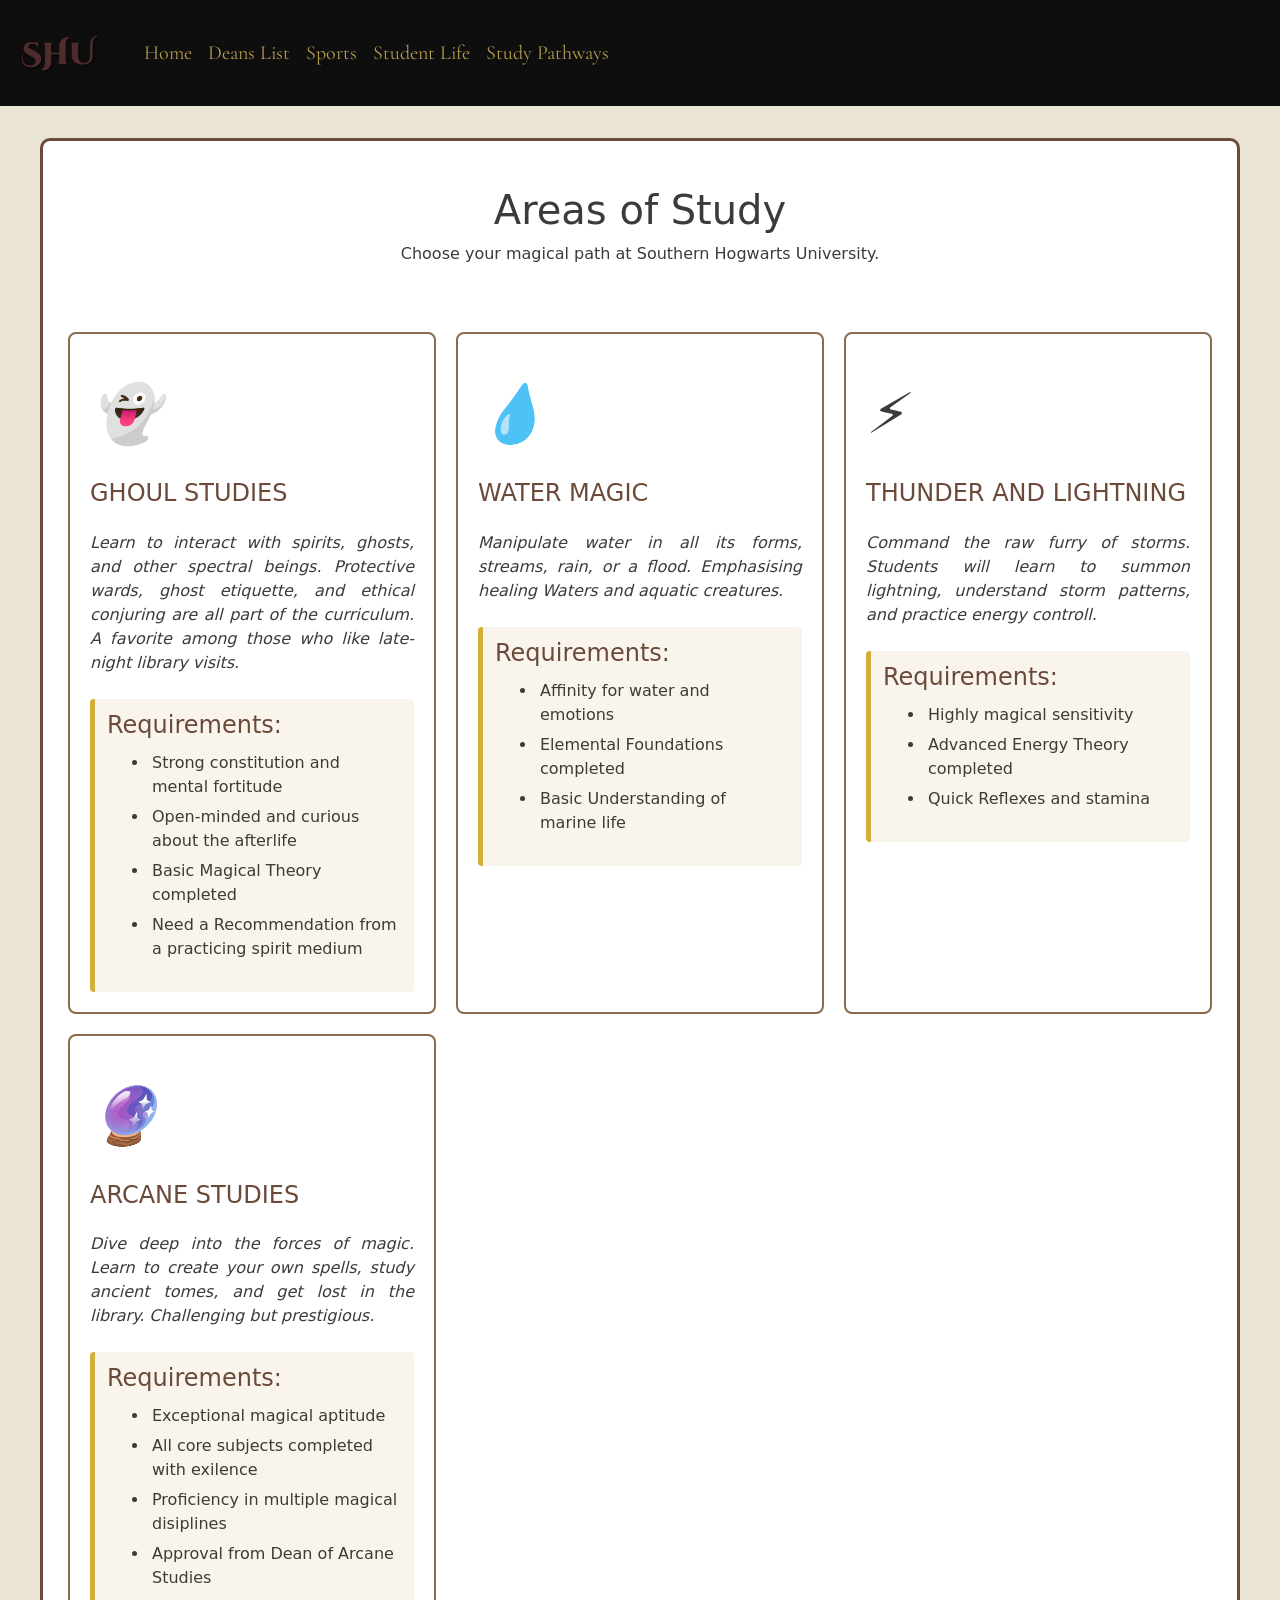
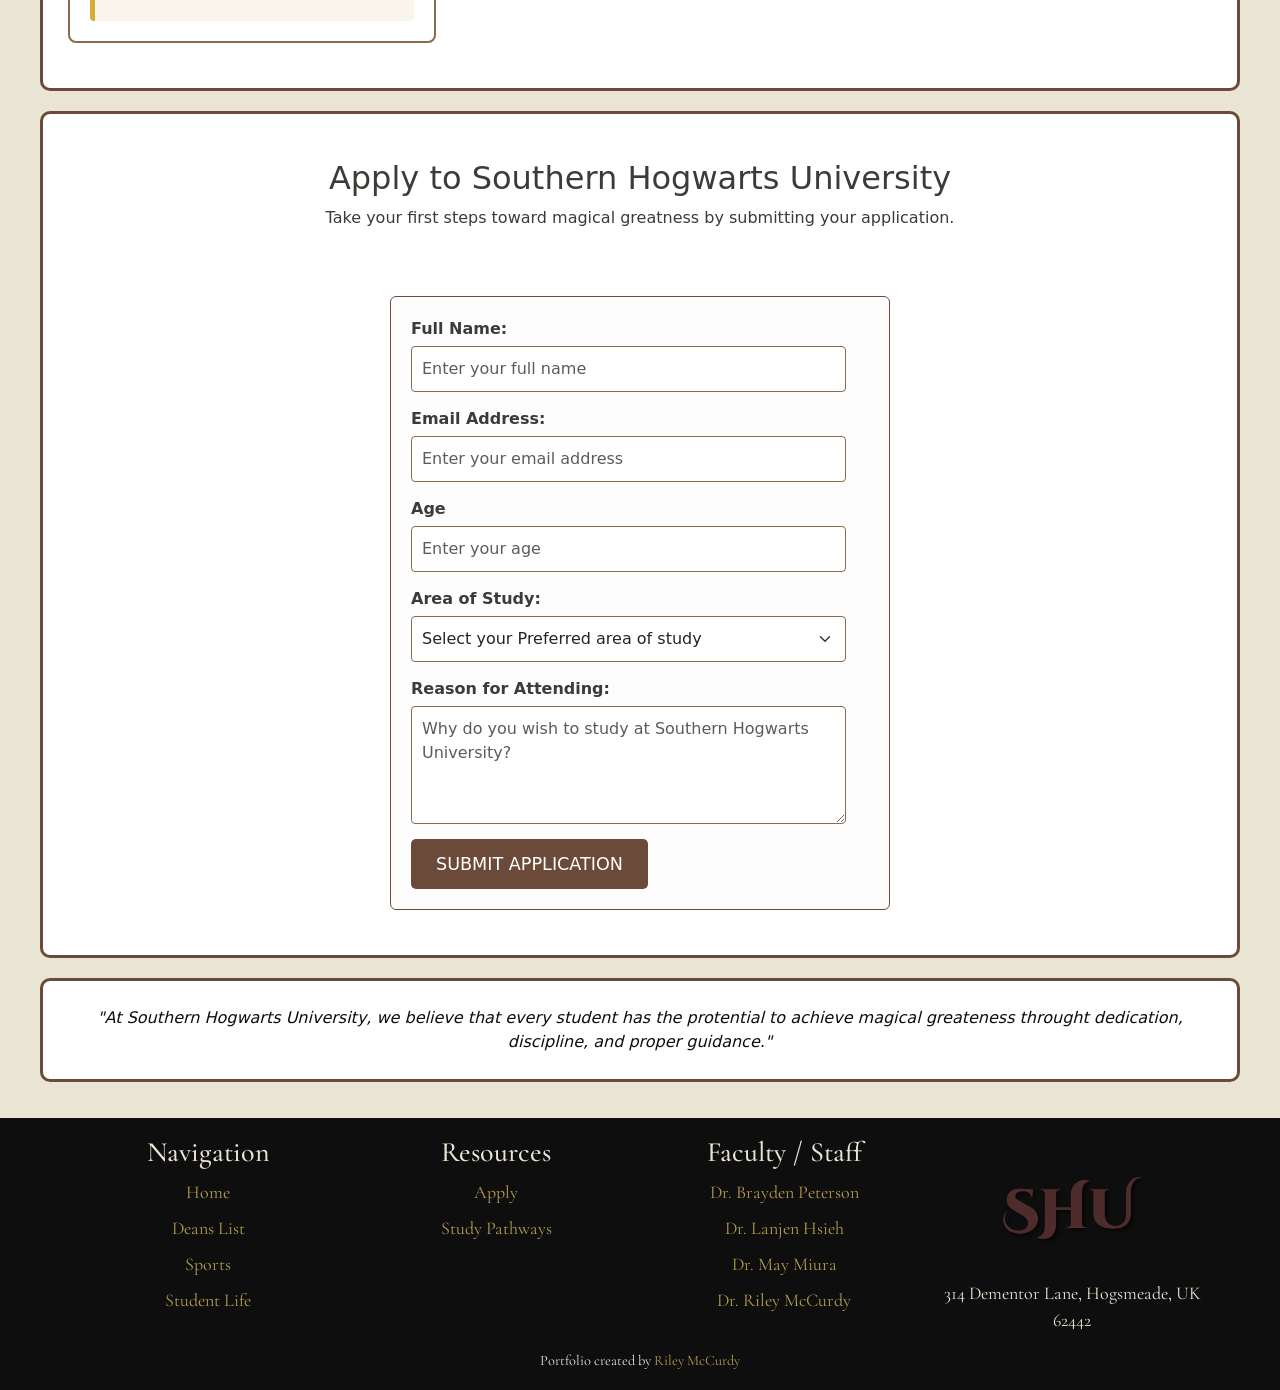
==== commit 4523eb35: "Centered the nav elements" ====
--- a/areas_of_study.html
+++ b/areas_of_study.html
@@ -6,13 +6,24 @@
     <link rel="stylesheet" href="styles.css" />
     <title>Areas of Study</title>
     <!-- Fonts -->
-    <link rel="preconnect" href="https://fonts.googleapis.com">
-    <link rel="preconnect" href="https://fonts.gstatic.com" crossorigin>
-    <link href="https://fonts.googleapis.com/css2?family=Cormorant+Garamond:ital,wght@0,300..700;1,300..700&display=swap" rel="stylesheet">
-    <link href="https://fonts.googleapis.com/css2?family=Cinzel:wght@400..900&display=swap" rel="stylesheet">
+    <link rel="preconnect" href="https://fonts.googleapis.com" />
+    <link rel="preconnect" href="https://fonts.gstatic.com" crossorigin />
+    <link
+      href="https://fonts.googleapis.com/css2?family=Cormorant+Garamond:ital,wght@0,300..700;1,300..700&display=swap"
+      rel="stylesheet"
+    />
+    <link
+      href="https://fonts.googleapis.com/css2?family=Cinzel:wght@400..900&display=swap"
+      rel="stylesheet"
+    />
 
     <!-- Bootstrap -->
-    <link href="https://cdn.jsdelivr.net/npm/bootstrap@5.3.8/dist/css/bootstrap.min.css" rel="stylesheet" integrity="sha384-sRIl4kxILFvY47J16cr9ZwB07vP4J8+LH7qKQnuqkuIAvNWLzeN8tE5YBujZqJLB" crossorigin="anonymous">
+    <link
+      href="https://cdn.jsdelivr.net/npm/bootstrap@5.3.8/dist/css/bootstrap.min.css"
+      rel="stylesheet"
+      integrity="sha384-sRIl4kxILFvY47J16cr9ZwB07vP4J8+LH7qKQnuqkuIAvNWLzeN8tE5YBujZqJLB"
+      crossorigin="anonymous"
+    />
     <style>
       * {
         margin: 0;
@@ -44,7 +55,6 @@
 
       .headding p {
         margin-top: 5px;
-        font-style: italic;
       }
 
       .pathway-card-holder {
@@ -151,34 +161,43 @@
   <body>
     <!-- Use bootstrap nav classes and stop displaying burger when screen is at large breakpoint -->
     <nav class="navbar navbar-expand-md shu-navbar sticky-top">
-        <a class="navbar-brand shu-brand" href="index.html">
-            <img src="images/logo.png" alt="Southern Hogwarts University" class="shu-nav-logo">
-        </a>
-
-        <!-- Hamburger icon from bootstrap -->
-        <button class="navbar-toggler navbar-dark shu-hamburger" type="button" data-bs-toggle="collapse" data-bs-target="#shu-navbar-content">
-            <span class="navbar-toggler-icon"></span>
-        </button>
-
-        <div class="collapse navbar-collapse" id="shu-navbar-content">
-            <ul class="navbar-nav shu-nav-links">
-                <li class="nav-item">
-                    <a class="nav-link" href="index.html">Home</a>
-                </li>
-                <li class="nav-item">
-                    <a class="nav-link" href="deans.html">Deans List</a>
-                </li>
-                <li class="nav-item">
-                    <a class="nav-link" href="sports.html">Sports</a>
-                </li>
-                <li class="nav-item">
-                    <a class="nav-link" href="student_life.html">Student Life</a>
-                </li>
-                <li class="nav-item">
-                    <a class="nav-link" href="areas_of_study.html">Study Pathways</a>
-                </li>
-            </ul>
-        </div>
+      <a class="navbar-brand shu-brand" href="index.html">
+        <img
+          src="images/logo.png"
+          alt="Southern Hogwarts University"
+          class="shu-nav-logo"
+        />
+      </a>
+
+      <!-- Hamburger icon from bootstrap -->
+      <button
+        class="navbar-toggler navbar-dark shu-hamburger"
+        type="button"
+        data-bs-toggle="collapse"
+        data-bs-target="#shu-navbar-content"
+      >
+        <span class="navbar-toggler-icon"></span>
+      </button>
+
+      <div class="collapse navbar-collapse" id="shu-navbar-content">
+        <ul class="navbar-nav shu-nav-links">
+          <li class="nav-item">
+            <a class="nav-link" href="index.html">Home</a>
+          </li>
+          <li class="nav-item">
+            <a class="nav-link" href="deans.html">Deans List</a>
+          </li>
+          <li class="nav-item">
+            <a class="nav-link" href="sports.html">Sports</a>
+          </li>
+          <li class="nav-item">
+            <a class="nav-link" href="student_life.html">Student Life</a>
+          </li>
+          <li class="nav-item">
+            <a class="nav-link" href="areas_of_study.html">Study Pathways</a>
+          </li>
+        </ul>
+      </div>
     </nav>
     <main>
       <section class="frame">
@@ -278,20 +297,32 @@
         <div class="application">
           <form>
             <div class="application-card">
-              <label> Full Name: </label>
-              <input type="text" placeholder="Enter your full name" />
+              <label class="form-label"> Full Name: </label>
+              <input
+                class="form-control"
+                type="text"
+                placeholder="Enter your full name"
+              />
             </div>
             <div class="application-card">
-              <label> Email Address: </label>
-              <input type="email" placeholder="Enter your email address" />
+              <label class="form-label"> Email Address: </label>
+              <input
+                class="form-control"
+                type="email"
+                placeholder="Enter your email address"
+              />
             </div>
             <div class="application-card">
-              <label> Age </label>
-              <input type="number" placeholder="Enter your age" />
+              <label class="form-label"> Age </label>
+              <input
+                class="form-control"
+                type="number"
+                placeholder="Enter your age"
+              />
             </div>
             <div class="application-card">
-              <label> Area of Study: </label>
-              <select>
+              <label class="form-label"> Area of Study: </label>
+              <select class="form-select">
                 <option>Select your Preferred area of study</option>
                 <option>Ghoul Studies</option>
                 <option>Water Magic</option>
@@ -300,13 +331,16 @@
               </select>
             </div>
             <div class="application-card">
-              <label> Reason for Attending:</label>
+              <label class="form-label"> Reason for Attending:</label>
               <textarea
+                class="form-control"
                 rows="4"
                 placeholder="Why do you wish to study at Southern Hogwarts University?"
               ></textarea>
             </div>
-            <button class="application-btn">Submit Application</button>
+            <button type="submit" class="application-btn">
+              Submit Application
+            </button>
           </form>
         </div>
       </section>
@@ -318,35 +352,53 @@
         </div>
       </section>
     </main>
-    <script src="https://cdn.jsdelivr.net/npm/bootstrap@5.3.8/dist/js/bootstrap.bundle.min.js" integrity="sha384-FKyoEForCGlyvwx9Hj09JcYn3nv7wiPVlz7YYwJrWVcXK/BmnVDxM+D2scQbITxI" crossorigin="anonymous"></script>
+    <script
+      src="https://cdn.jsdelivr.net/npm/bootstrap@5.3.8/dist/js/bootstrap.bundle.min.js"
+      integrity="sha384-FKyoEForCGlyvwx9Hj09JcYn3nv7wiPVlz7YYwJrWVcXK/BmnVDxM+D2scQbITxI"
+      crossorigin="anonymous"
+    ></script>
     <footer>
-        <div class="footer-grid mobile-footer">
-            <div class="footer-section">
-                <h3>Navigation</h3>
-                <a href="index.html" class="footer-link">Home</a>
-                <a href="deans.html" class="footer-link">Deans List</a>
-                <a href="sports.html" class="footer-link">Sports</a>
-                <a href="student_life.html" class="footer-link">Student Life</a>
-            </div>
-            <div class="footer-section">
-                <h3>Resources</h3>
-                <a href="areas_of_study.html#applicationForm" class="footer-link">Apply</a>
-                <a href="areas_of_study.html" class="footer-link">Study Pathways</a>
-            </div>
-            <div class="footer-section">
-                <h3>Faculty / Staff</h3>
-                <a href="./portfolios/Brayden.html" class="footer-link">Dr. Brayden Peterson</a>
-                <a href="./portfolios/Lanjen.html" class="footer-link">Dr. Lanjen Hsieh</a>
-                <a href="./portfolios/May.html" class="footer-link">Dr. May Miura</a>
-                <a href="./portfolios/Riley.html" class="footer-link">Dr. Riley McCurdy</a>
-            </div>
-            <div class="footer-section">
-                <img src="images/logo.png" alt="Souther Hogwarts University Logo" class="footer-logo">
-                <!-- This is a fake address I came up with, the zip code spells MAGIC on a telephone keypad and Hogsmeade is a small village near Hogwarts in the Harry Potter universe-->
-                <p>314 Dementor Lane, Hogsmeade, UK 62442</p>
-            </div>
-        </div>
-      <p class="footer-page-credit">Portfolio created by <a href="./portfolios/Riley.html">Riley McCurdy</a></p>
+      <div class="footer-grid mobile-footer">
+        <div class="footer-section">
+          <h3>Navigation</h3>
+          <a href="index.html" class="footer-link">Home</a>
+          <a href="deans.html" class="footer-link">Deans List</a>
+          <a href="sports.html" class="footer-link">Sports</a>
+          <a href="student_life.html" class="footer-link">Student Life</a>
+        </div>
+        <div class="footer-section">
+          <h3>Resources</h3>
+          <a href="areas_of_study.html#applicationForm" class="footer-link"
+            >Apply</a
+          >
+          <a href="areas_of_study.html" class="footer-link">Study Pathways</a>
+        </div>
+        <div class="footer-section">
+          <h3>Faculty / Staff</h3>
+          <a href="./portfolios/Brayden.html" class="footer-link"
+            >Dr. Brayden Peterson</a
+          >
+          <a href="./portfolios/Lanjen.html" class="footer-link"
+            >Dr. Lanjen Hsieh</a
+          >
+          <a href="./portfolios/May.html" class="footer-link">Dr. May Miura</a>
+          <a href="./portfolios/Riley.html" class="footer-link"
+            >Dr. Riley McCurdy</a
+          >
+        </div>
+        <div class="footer-section">
+          <img
+            src="images/logo.png"
+            alt="Souther Hogwarts University Logo"
+            class="footer-logo"
+          />
+          <!-- This is a fake address I came up with, the zip code spells MAGIC on a telephone keypad and Hogsmeade is a small village near Hogwarts in the Harry Potter universe-->
+          <p>314 Dementor Lane, Hogsmeade, UK 62442</p>
+        </div>
+      </div>
+      <p class="footer-page-credit">
+        Portfolio created by <a href="./portfolios/Riley.html">Riley McCurdy</a>
+      </p>
     </footer>
   </body>
 </html>
--- a/styles.css
+++ b/styles.css
@@ -6,63 +6,63 @@
         color: var(--primary-text-color);
     */
 
-    /* Backgrounds and Text Colors */
-    --background-color-1: #e9e4d4;
-    --background-color-2: #d6d1c4;
-    --background-color-3: #c5bfaf;
-    --footer-color: #0f0e0e;
-    --footer-link-color: #b39c4d;
-    --footer-link-hover-color: #6c2d2c;
-    --footer-text-color: #e9e4d4;
-    --header-color: #1b1a17;
-    --subheader-color: #2e2b28;
-    --primary-text-color: #3c3b37;
-    --secondary-text-color: #6c6a63;
-    --nav-background-color: #0f0e0e;
-    --nav-text-color: #b39c4d;
-    --nav-hover-color: #6c2d2c;
-
-    /* Various Accents */
-    --highlight-gold-color: #b39c4d;
-    --highlight-red-color: #6c2d2c;
-    --highlight-navy-color: #1a2238;
-    --highlight-mossy-color: #7a7f5c;
-
-    /* Brand Colors */
-    --brand-black: #0f0e0e;
-    --brand-gold: #b39c4d;
-    --brand-red: #4f2c2c;
-
-    /* Font Families */
-    --font-cormorant: "Cormorant Garamond", serif;
-    --font-cinzel: "Cinzel", serif;
+  /* Backgrounds and Text Colors */
+  --background-color-1: #e9e4d4;
+  --background-color-2: #d6d1c4;
+  --background-color-3: #c5bfaf;
+  --footer-color: #0f0e0e;
+  --footer-link-color: #b39c4d;
+  --footer-link-hover-color: #6c2d2c;
+  --footer-text-color: #e9e4d4;
+  --header-color: #1b1a17;
+  --subheader-color: #2e2b28;
+  --primary-text-color: #3c3b37;
+  --secondary-text-color: #6c6a63;
+  --nav-background-color: #0f0e0e;
+  --nav-text-color: #b39c4d;
+  --nav-hover-color: #6c2d2c;
+
+  /* Various Accents */
+  --highlight-gold-color: #b39c4d;
+  --highlight-red-color: #6c2d2c;
+  --highlight-navy-color: #1a2238;
+  --highlight-mossy-color: #7a7f5c;
+
+  /* Brand Colors */
+  --brand-black: #0f0e0e;
+  --brand-gold: #b39c4d;
+  --brand-red: #4f2c2c;
+
+  /* Font Families */
+  --font-cormorant: "Cormorant Garamond", serif;
+  --font-cinzel: "Cinzel", serif;
 }
 
 /* General Styles */
 body {
-    background-color: var(--background-color-1) !important;
-    color: var(--primary-text-color) !important;
-    font-family: var(--font-cormorant);
+  background-color: var(--background-color-1) !important;
+  color: var(--primary-text-color) !important;
+  font-family: var(--font-cormorant);
 }
 
 footer {
-    font-family: var(--font-cormorant);
-    font-size: 1.125em;
-    color: var(--footer-text-color);
-    background-color: var(--footer-color);
-    text-align: center;
-    margin-top: 2em;
-    padding: 1em 0;
+  font-family: var(--font-cormorant);
+  font-size: 1.125em;
+  color: var(--footer-text-color);
+  background-color: var(--footer-color);
+  text-align: center;
+  margin-top: 2em;
+  padding: 1em 0;
 }
 
 footer a {
-    color: var(--footer-link-color);
-    text-decoration: none;
+  color: var(--footer-link-color);
+  text-decoration: none;
 }
 
 footer a:hover {
-    color: var(--footer-link-hover-color);
-    text-decoration: none;
+  color: var(--footer-link-hover-color);
+  text-decoration: none;
 }
 
 .footer-grid {
@@ -84,18 +84,18 @@
 }
 
 .footer-logo {
-    object-fit: contain;
-    width: 50%;
-    animation: alternate-reverse footer-logo-float 4s ease-in-out infinite;
+  object-fit: contain;
+  width: 50%;
+  animation: alternate-reverse footer-logo-float 4s ease-in-out infinite;
 }
 
 @keyframes footer-logo-float {
-    from {
-        transform: translateY(0px);
-    }
-    to {
-        transform: translateY(-10px);
-    }
+  from {
+    transform: translateY(0px);
+  }
+  to {
+    transform: translateY(-10px);
+  }
 }
 
 .footer-page-credit {
@@ -104,52 +104,55 @@
 }
 
 .navbar a {
-    color: var(--nav-text-color);
-    font-family: var(--font-cormorant);
-    font-size: 1.25em;
+  color: var(--nav-text-color);
+  font-family: var(--font-cormorant);
+  font-size: 1.25em;
 }
 
 .navbar a:hover {
-    color: var(--nav-hover-color);
+  color: var(--nav-hover-color);
 }
 
 .shu-navbar {
-    background-color: var(--nav-background-color);
-    margin-bottom: 2em;
+  background-color: var(--nav-background-color);
+  margin-bottom: 2em;
 }
 
 .shu-nav-logo {
-    height: 4em;
+  height: 4em;
+  margin: 0 1em;
+}
+
+.shu-hamburger {
+  margin: 0 1em;
+}
+
+@media screen and (max-width: 768px) {
+  .footer-grid {
+    grid-template-columns: auto;
+    text-align: center;
+  }
+
+  .footer-logo {
+    width: 40%;
+    margin-top: 3em;
+  }
+
+  .footer-page-credit {
+    margin-top: 3em;
+  }
+
+  .navbar {
+    position: relative;
+  }
+
+  .shu-nav-links {
     margin: 0 1em;
-}
-
-.shu-hamburger {
-    margin: 0 1em;
-}
-
-@media screen and (max-width: 768px) {
-    .footer-grid {
-        grid-template-columns: auto;
-        text-align: center;
-    }
-
-    .footer-logo {
-        width: 40%;
-        margin-top: 3em;
-    }
-    
-    .footer-page-credit {
-        margin-top: 3em;
-    }
-
-    .navbar {
-        position: relative
-    }
-
-    .shu-nav-links {
-    margin: 0 1em;
-}
-
+  }
+
+  .nav-link {
+    text-align: center;
+  }
 }
 
 /* Styles for deans.html */
@@ -254,111 +257,113 @@
 
 /* Media query for deans page for mobile devices */
 @media screen and (max-width: 769px) {
-    .mobile {
-        grid-template-columns: auto;
-    }
+  .mobile {
+    grid-template-columns: auto;
+  }
 }
 
 /* Styling for Brayden portfolio */
 .braydenport-header {
-    font-family: var(--font-cinzel);
-    color: var(--header-color);
-    font-size: 3.5em;
-    text-align: center;
-    margin: 0 0.5em 0.25em 0.5em;
+  font-family: var(--font-cinzel);
+  color: var(--header-color);
+  font-size: 3.5em;
+  text-align: center;
+  margin: 0 0.5em 0.25em 0.5em;
 }
 
 .braydenport-subheader {
-    font-family: var(--font-cinzel);
-    color: var(--subheader-color);
-    font-size: 2em;
-    text-align: center;
-    margin: 0 0.5em 0.25em 0.5em;
+  font-family: var(--font-cinzel);
+  color: var(--subheader-color);
+  font-size: 2em;
+  text-align: center;
+  margin: 0 0.5em 0.25em 0.5em;
 }
 
 .braydenport-container {
-    padding: 2em;
-    padding-bottom: 0;
+  padding: 2em;
+  padding-bottom: 0;
 }
 
 .braydenport-section {
-    margin-bottom: 2em;
-    clear: both;
-    padding-top: 2em;
-    color: var(--primary-text-color);
-    font-family: var(--font-cormorant);
+  margin-bottom: 2em;
+  clear: both;
+  padding-top: 2em;
+  color: var(--primary-text-color);
+  font-family: var(--font-cormorant);
 }
 
 /* Don't add any extra padding to the first section, it messed up consistency between my deans and portfolio pages */
 .braydenport-section:first-of-type {
-    padding-top: 0;
+  padding-top: 0;
 }
 
 .braydenport-photo-background {
-    width: 300px;
-    object-fit: cover;
-    border-top-left-radius: 50%;
-    border-top-right-radius: 50%;
-    border: 4px solid var(--highlight-gold-color);
-    box-shadow: var(--highlight-red-color) 0px 5px 10px;
-    float: left;
-    margin-right: 2em;
+  width: 300px;
+  object-fit: cover;
+  border-top-left-radius: 50%;
+  border-top-right-radius: 50%;
+  border: 4px solid var(--highlight-gold-color);
+  box-shadow: var(--highlight-red-color) 0px 5px 10px;
+  float: left;
+  margin-right: 2em;
 }
 .braydenport-photo {
-    width: 300px;
-    object-fit: cover;
-    border-top-left-radius: 50%;
-    border-top-right-radius: 50%;
-    border: 4px solid var(--highlight-gold-color);
-    box-shadow: var(--highlight-red-color) 0px 5px 10px;
-    float: left;
-    margin-right: 2em;
-    position: absolute;
-    left: 2em;
-    animation: braydenport-magic-portrait 6s linear infinite alternate;
+  width: 300px;
+  object-fit: cover;
+  border-top-left-radius: 50%;
+  border-top-right-radius: 50%;
+  border: 4px solid var(--highlight-gold-color);
+  box-shadow: var(--highlight-red-color) 0px 5px 10px;
+  float: left;
+  margin-right: 2em;
+  position: absolute;
+  left: 2em;
+  animation: braydenport-magic-portrait 6s linear infinite alternate;
 }
 
 .braydenport-bio {
-    font-size: 1.25em;
-    text-align: justify;
+  font-size: 1.25em;
+  text-align: justify;
 }
 
 .braydenport-courses dt {
-    margin-top: 1em;
+  margin-top: 1em;
 }
 
 .braydenport-courses dd {
-    font-size: 1.25em;
-    margin-left: 3em;
-    margin-bottom: 1em;
+  font-size: 1.25em;
+  margin-left: 3em;
+  margin-bottom: 1em;
 }
 
 @keyframes braydenport-magic-portrait {
-    0%, 60% {
-        opacity: 1;
-    }
-    75%, 100% {
-        opacity: 0;
-    }
+  0%,
+  60% {
+    opacity: 1;
+  }
+  75%,
+  100% {
+    opacity: 0;
+  }
 }
 
 /* Media query for brayden portfolio for mobile devices */
 @media screen and (max-width: 769px) {
-    .braydenport-photo {    
-        float: none;
-        display: block;
-        width: 50%;
-        margin: 0 auto 2em auto;
-        left: auto;
-        position: relative;
-    }
-    /* Had to do some yucky calculations to get background photo aligned with front photo on mobile*/
-    .braydenport-photo-background {    
-        float: none;
-        display: block;
-        width: calc(50% - 2em);
-        left: calc(25% + 1em);
-        margin: 0 auto 2em auto;
-        position: absolute;
-    }
-}
+  .braydenport-photo {
+    float: none;
+    display: block;
+    width: 50%;
+    margin: 0 auto 2em auto;
+    left: auto;
+    position: relative;
+  }
+  /* Had to do some yucky calculations to get background photo aligned with front photo on mobile*/
+  .braydenport-photo-background {
+    float: none;
+    display: block;
+    width: calc(50% - 2em);
+    left: calc(25% + 1em);
+    margin: 0 auto 2em auto;
+    position: absolute;
+  }
+}
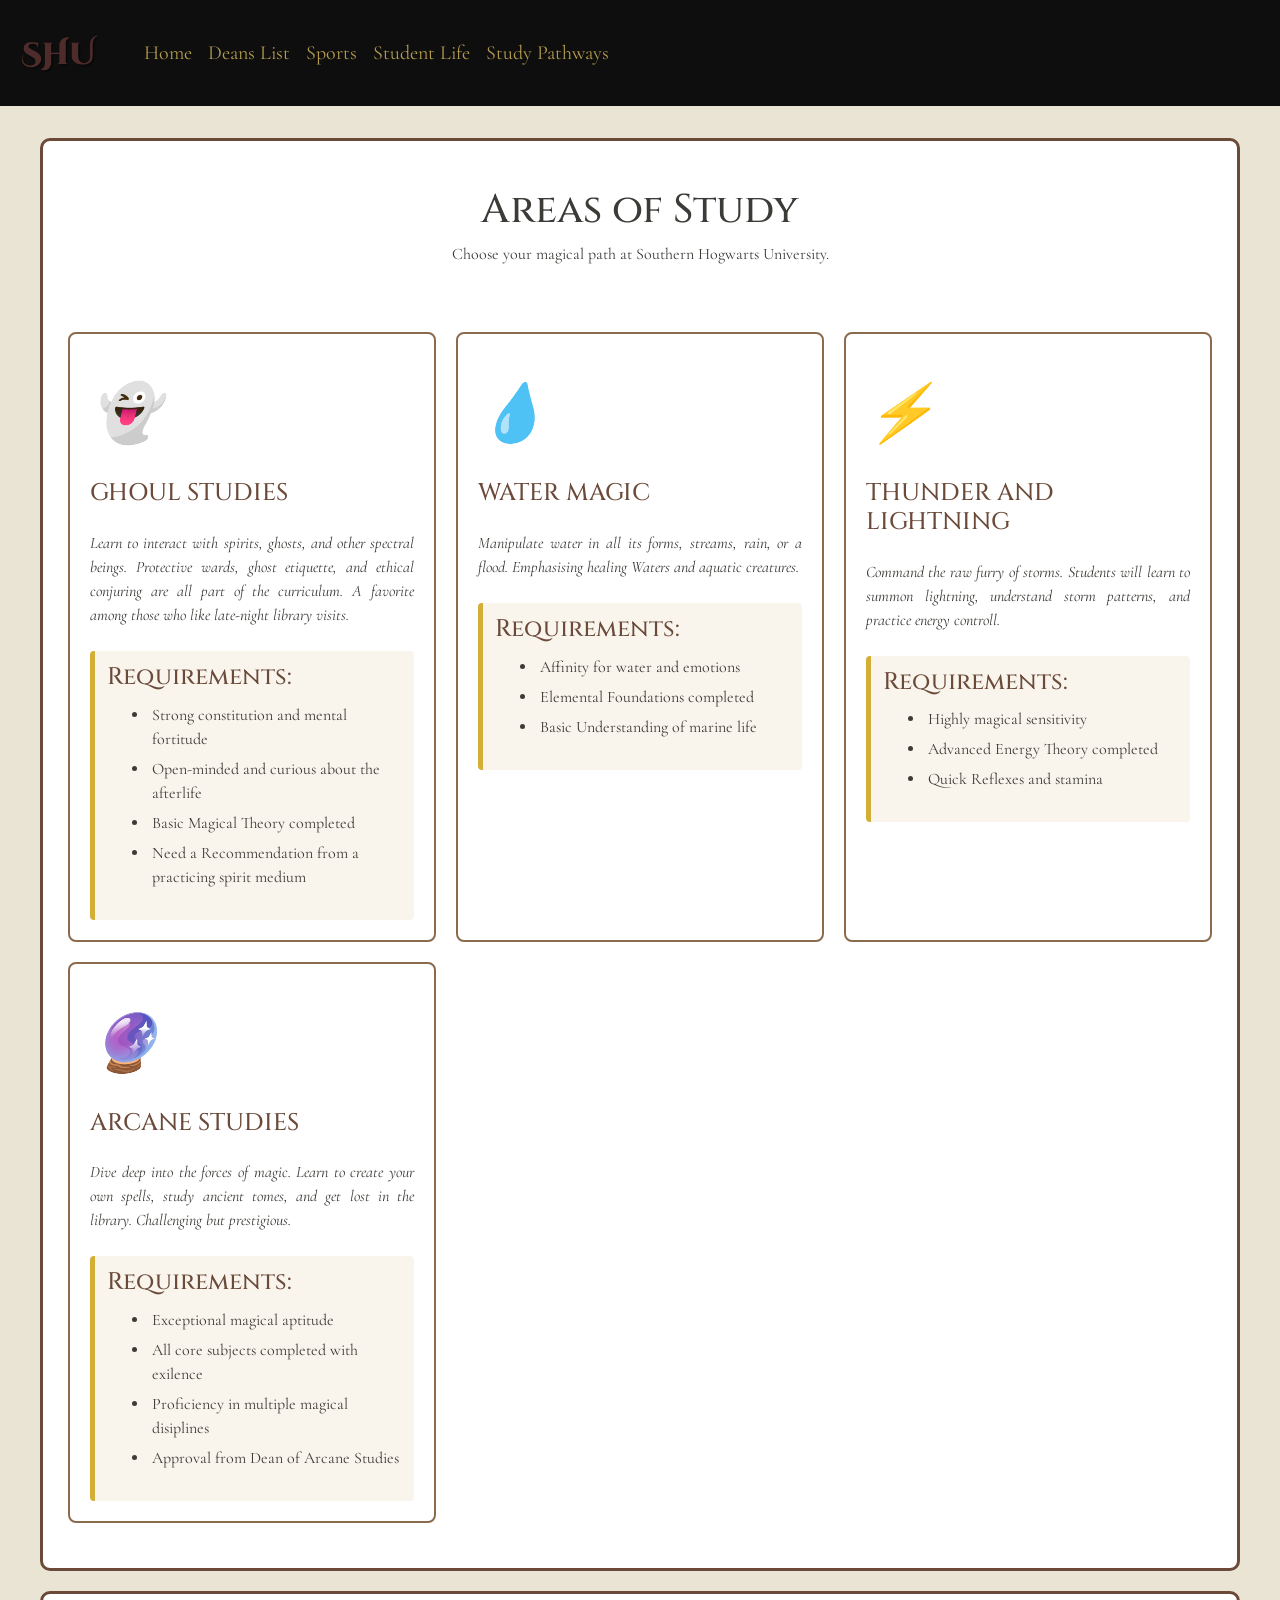
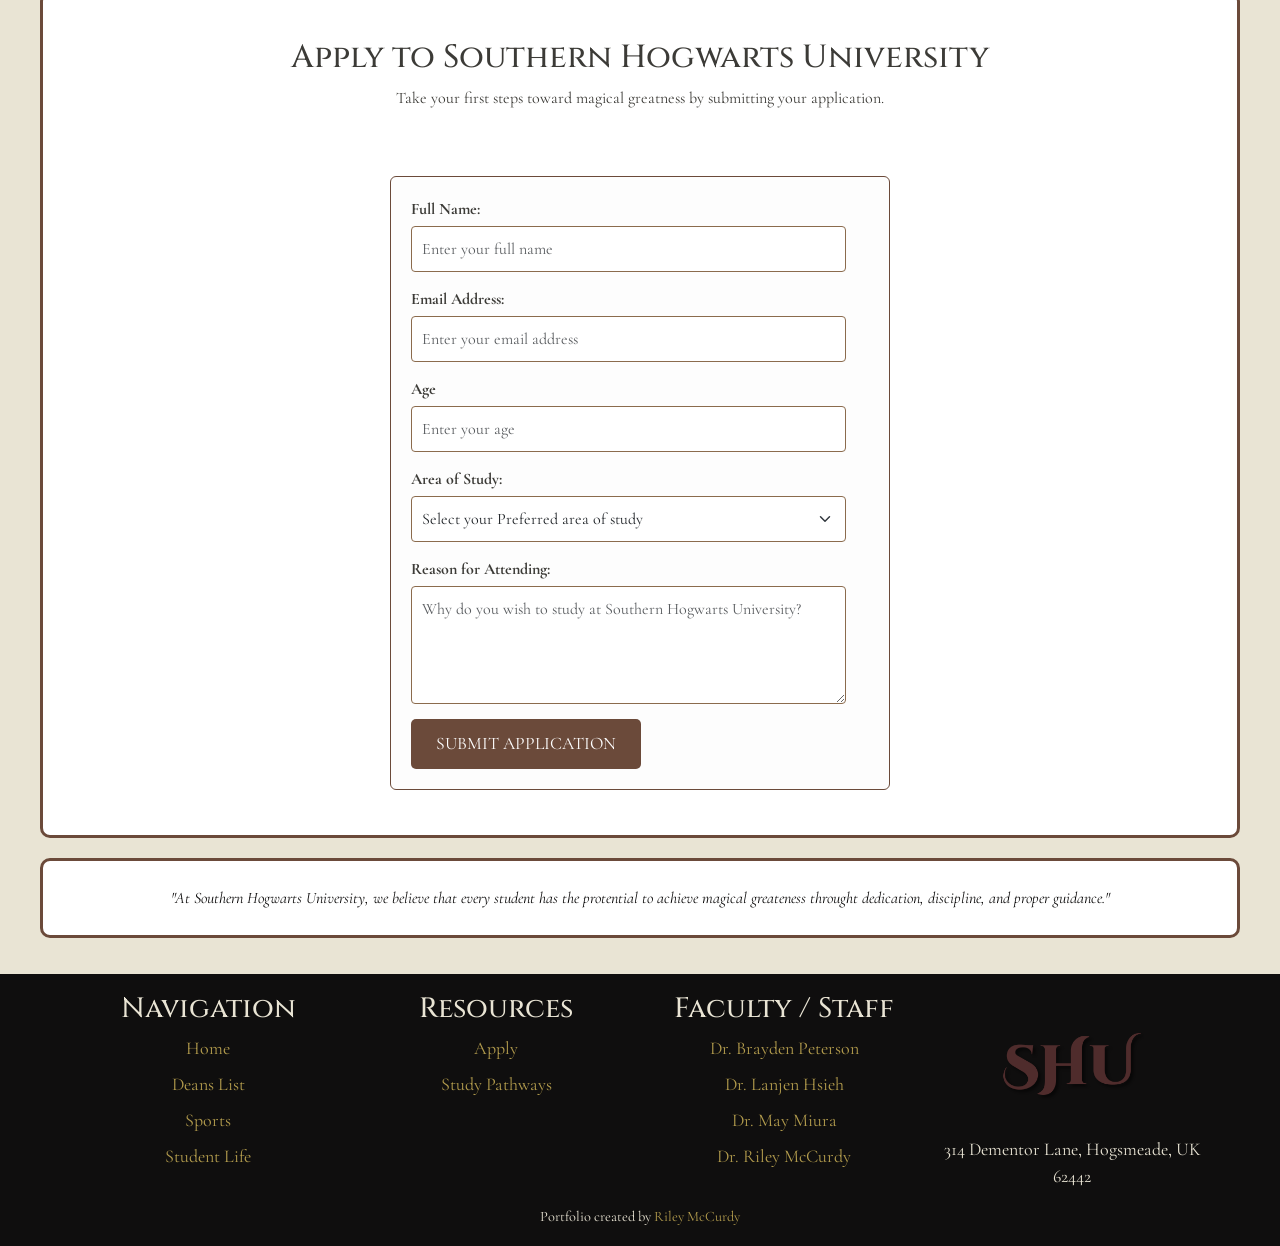
==== commit dac1b599: "Favicon + content + undid js relocation" ====
--- a/areas_of_study.html
+++ b/areas_of_study.html
@@ -3,6 +3,7 @@
   <head>
     <meta charset="UTF-8" />
     <meta name="viewport" content="width=device-width, initial-scale=1.0" />
+    <link rel="icon" href="./images/owl.ico" type="image/x-icon">
     <link rel="stylesheet" href="styles.css" />
     <title>Areas of Study</title>
     <!-- Fonts -->
--- a/styles.css
+++ b/styles.css
@@ -21,6 +21,7 @@
   --nav-background-color: #0f0e0e;
   --nav-text-color: #b39c4d;
   --nav-hover-color: #6c2d2c;
+  --nav-active-color: #e9e4d4;
 
   /* Various Accents */
   --highlight-gold-color: #b39c4d;
@@ -42,7 +43,11 @@
 body {
   background-color: var(--background-color-1) !important;
   color: var(--primary-text-color) !important;
-  font-family: var(--font-cormorant);
+  font-family: var(--font-cormorant) !important;
+}
+
+h1, h2, h3, h4, h5, h6 {
+  font-family: var(--font-cinzel);
 }
 
 footer {
@@ -65,6 +70,7 @@
   text-decoration: none;
 }
 
+/* Make the footer pretty */
 .footer-grid {
   display: grid;
   grid-template-columns: 25% 25% 25% 25%;
@@ -83,12 +89,24 @@
   width: fit-content;
 }
 
+/* Logo float animation */
 .footer-logo {
   object-fit: contain;
   width: 50%;
   animation: alternate-reverse footer-logo-float 4s ease-in-out infinite;
 }
 
+.footer-socials {
+  width: 1.5em;
+  margin: 0 1.5em 0 1.5em;
+}
+
+.footer-page-credit {
+  font-size: 0.8em;
+  margin-bottom: 0;
+}
+
+/* Logo float animation keyframes */
 @keyframes footer-logo-float {
   from {
     transform: translateY(0px);
@@ -98,21 +116,13 @@
   }
 }
 
-.footer-page-credit {
-  font-size: 0.8em;
-  margin-bottom: 0;
-}
-
+/* Extra navbar stuff, because I wanted more customization than I could do easily with bootstrap */
 .navbar a {
   color: var(--nav-text-color);
   font-family: var(--font-cormorant);
   font-size: 1.25em;
 }
 
-.navbar a:hover {
-  color: var(--nav-hover-color);
-}
-
 .shu-navbar {
   background-color: var(--nav-background-color);
   margin-bottom: 2em;
@@ -127,7 +137,11 @@
   margin: 0 1em;
 }
 
-@media screen and (max-width: 768px) {
+@media screen and (max-width: 767px) {
+  .homepage-event-container {
+    display: none;
+  }
+
   .footer-grid {
     grid-template-columns: auto;
     text-align: center;
@@ -138,6 +152,11 @@
     margin-top: 3em;
   }
 
+  .footer-socials {
+    width: 2em;
+    margin: 2em 1.5em 0 1.5em;
+  }
+
   .footer-page-credit {
     margin-top: 3em;
   }
@@ -153,6 +172,268 @@
   .nav-link {
     text-align: center;
   }
+}
+
+/* Styles for index.html */
+.homepage-hero {
+  text-align: center;
+  align-content: center;
+  background-image: url("images/homeHero.jpg");
+  background-position: center center;
+  width: 100%;
+  height: 50vh;
+  padding: 0 2em;
+  background-size: cover;
+}
+
+.homepage-hero h1 {
+  font-family: var(--font-cinzel);
+  color: var(--highlight-gold-color);
+  text-shadow: 
+    0 0 8px var(--brand-black),
+    0 0 12px var(--highlight-red-color);
+  font-size: 3em;
+  vertical-align: middle;
+  width: 100%;
+  margin: auto 0;
+}
+
+.homepage-container {
+  padding: 2em;
+}
+
+.homepage-container p {
+  font-family: var(--font-cormorant);
+}
+
+.homepage-inlinelogo-p {
+  height: 1rem;
+  display: inline;
+}
+.homepage-inlinelogo-h1 {
+  height: 2.5rem;
+  display: inline;
+}
+.homepage-inlinelogo-h2 {
+  height: 2rem;
+  display: inline;
+}
+
+
+.homepage-event-container {
+  width: 85%;
+  margin: 0 auto 2em auto;
+  background-color: var(--background-color-2);
+  border-radius: 2em;
+  text-align: center;
+  font-family: var(--font-cinzel);
+  padding: 1em;
+}
+
+.homepage-event-container-mobile {
+  width: 100%;
+  margin: 0 auto;
+  background-color: var(--background-color-2);
+  border-radius: 2em;
+  text-align: center;
+  font-family: var(--font-cinzel);
+  padding: 1em;
+}
+
+.homepage-event-container-mobile dd {
+  font-family: var(--font-cormorant);
+}
+
+.homepage-event-cards {
+  grid-template-columns: 48% 48%;
+  grid-template-rows: 45% 45%;
+  display: grid;
+  gap: 10% 4%;
+}
+
+.homepage-event-card {
+  width: 100%;
+}
+
+/*Latest News*/
+.latestnews {
+  margin: 0 auto;
+  padding: 10px;
+}
+
+.House-photo {
+  display: none;
+}
+
+.house-apply {
+  color: #0f0e0e;
+  padding-top: 0;
+  margin-bottom: 16px;
+  padding: 16px;
+  background-color: var(--background-color-2);
+  border: 1px solid #0f0e0e;
+  border-radius: 15px;
+  box-shadow: 0px 2px 6px rgba(0,0,0,0.15);
+}
+
+.house-apply a {
+  text-align: center;
+  text-decoration: none;
+  color: #0f0e0e;
+}
+
+.scholarship-photo {
+  display: none;
+}
+
+.scholarship-info {
+  margin: 0 0 16px;
+  padding: 16px;
+  border: 1px solid #0f0e0e;
+  background-color: var(--background-color-2);
+  border-radius: 15px;
+  box-shadow: 0px 2px 6px rgba(0,0,0,0.15);
+}
+
+.scholarship-info a {
+  text-align: center;
+  text-decoration: none;
+  color: #0f0e0e;
+}
+
+.music-fes {
+  margin: 0 0 16px;
+  padding: 16px;
+  border: 1px solid #0f0e0e;
+  background-color: var(--background-color-2);
+  border-radius: 15px;
+  box-shadow: 0px 2px 6px rgba(0,0,0,0.15);
+}
+
+.music-fes a {
+  text-align: center;
+  text-decoration: none;
+  color: #0f0e0e;
+}
+
+.music-photo {
+  display: none;
+}
+
+/*latest News tablet*/
+@media screen and (min-width: 768px) {
+  .latestnews {
+    display: grid;
+    grid-template-columns: 32% 32% 32%;
+    column-gap: 2%;
+  }
+  .House-photo {
+    display: block;
+    width: 100%;
+    border-top-left-radius: 15px;
+    border-top-right-radius: 15px;
+    border: 1px solid #0f0e0e;
+    padding-bottom: 0;
+  }
+  .scholarship-photo {
+    display: block;
+    width: 100%;
+    border-top-left-radius: 15px;
+    border-top-right-radius: 15px;
+    border: 1px solid #0f0e0e;
+    padding-bottom: 0;
+  }
+
+  .music-photo {
+    display: block;
+    width: 100%;
+    border-top-left-radius: 15px;
+    border-top-right-radius: 15px;
+    border: 2px solid #0f0e0e;
+    padding-bottom: 0;
+  }
+}
+
+/* Styles for index.html mobile list */
+
+/* Styles for mobile class */
+
+.mobile {
+  background-color: var(--background-color-2);
+  border: 1px solid;
+  border-radius: 20px;
+  padding: 1.5em;
+  margin: 2em auto;
+  text-align: center;
+}
+
+.mobile h2 {
+  color: var(--brand-gold);
+  font-family: var(--font-cinzel);
+  font-size: 2em;
+  margin-bottom: 1em;
+}
+
+/* Styles for mobile Unordered list */
+
+.magic-list {
+  list-style: none;
+  padding: 0;
+  margin-bottom: 2em;
+  display: grid;
+
+  /* Make all list items evenly spaced */
+
+  grid-template-columns: 25% 25% 25% 25%;
+  justify-content: center;
+  overflow: hidden;
+}
+
+.magic-list li {
+  aspect-ratio: 1;
+}
+
+/* Styles for icon function */
+
+.magic-icon {
+  background-color: var(--brand-red);
+  border-radius: 50%;
+  width: calc(100% - 1em);
+  aspect-ratio: 1;
+  margin: auto;
+
+  /* Let icon words in the center */
+
+  display: flex;
+  align-items: center;
+  justify-content: center;
+  text-align: center;
+}
+
+/* Media query for mobile */
+
+@media screen and (max-width: 628px) {
+  .magic-list {
+    grid-template-columns: 50% 50%;
+  }
+}
+
+
+/* Styles for icon words */
+
+.magic-icon a {
+  color: white;
+  text-decoration: none;
+  font-family: var(--font-cormorant);
+  font-size: 1.4em;
+}
+
+/* Style for mobile Ordered list */
+
+.magic-step {
+  text-align: left;
+  line-height: 1.5;
+  font-size: 1em;
 }
 
 /* Styles for deans.html */
@@ -162,11 +443,12 @@
 
 .dean-page-heading {
   font-family: var(--font-cinzel);
-  font-size: 3.5em;
+  font-size: 3.5rem;
   text-align: center;
   margin-bottom: 0.25em;
 }
 
+/* Style the dean photos to look like swinging portraits, ooo magic-ey*/
 .dean-photo {
   width: 150px;
   height: 150px;
@@ -191,7 +473,7 @@
   list-style-type: none;
   padding: 0;
   display: grid;
-  grid-template-columns: 50% 50%;
+  grid-template-columns: auto;
 }
 
 .dean-name {
@@ -208,6 +490,7 @@
   font-weight: bold;
 }
 
+/* Make the coloring not blue because why */
 .dean-link {
   text-decoration: none;
   color: inherit;
@@ -243,7 +526,7 @@
     transform: scale(1.05);
   }
 }
-
+/* Swinging portrait animations */
 @keyframes dean-card-image {
   from {
     transform: translateX(-5px);
@@ -255,11 +538,21 @@
   }
 }
 
-/* Media query for deans page for mobile devices */
-@media screen and (max-width: 769px) {
-  .mobile {
-    grid-template-columns: auto;
-  }
+/* Pagination styling */
+.deans-dean-pagination {
+  text-align: center;
+}
+
+.deans-pagination-link {
+  background-color: var(--footer-color);
+  padding: 0.75em 1em;
+  text-decoration: none;
+  color: var(--footer-link-color);
+}
+
+.deans-pagination-link:hover {
+  background-color: var(--footer-link-hover-color);
+  color: var(--footer-color);
 }
 
 /* Styling for Brayden portfolio */
@@ -297,30 +590,6 @@
   padding-top: 0;
 }
 
-.braydenport-photo-background {
-  width: 300px;
-  object-fit: cover;
-  border-top-left-radius: 50%;
-  border-top-right-radius: 50%;
-  border: 4px solid var(--highlight-gold-color);
-  box-shadow: var(--highlight-red-color) 0px 5px 10px;
-  float: left;
-  margin-right: 2em;
-}
-.braydenport-photo {
-  width: 300px;
-  object-fit: cover;
-  border-top-left-radius: 50%;
-  border-top-right-radius: 50%;
-  border: 4px solid var(--highlight-gold-color);
-  box-shadow: var(--highlight-red-color) 0px 5px 10px;
-  float: left;
-  margin-right: 2em;
-  position: absolute;
-  left: 2em;
-  animation: braydenport-magic-portrait 6s linear infinite alternate;
-}
-
 .braydenport-bio {
   font-size: 1.25em;
   text-align: justify;
@@ -336,6 +605,59 @@
   margin-bottom: 1em;
 }
 
+.braydenport-table-container {
+  text-align: center;
+}
+
+.braydenport-table-container table {
+  width: 100%;
+  margin: auto;
+}
+
+.braydenport-table-container table th, table td {
+  border: #0f0e0e 1px solid;
+}
+
+.braydenport-table-container table th {
+  font-size: 1.5em;
+  background-color: var(--background-color-3);
+}
+
+.braydenport-table-container table tr td {
+  font-size: 1.25em;
+  background-color: var(--background-color-2);
+}
+
+/* Styling for the foreground (fading one) photo on mobile */
+.braydenport-photo {
+  float: none;
+  display: block;
+  width: 50%;
+  margin: 0 auto 2em auto;
+  left: auto;
+  position: relative;
+  border-top-left-radius: 50%;
+  border-top-right-radius: 50%;
+  object-fit: cover;
+  border: 4px solid var(--highlight-gold-color);
+  animation: braydenport-magic-portrait 6s linear infinite alternate;
+}
+/* Had to do some yucky calculations to get background photo aligned with front photo on mobile*/
+.braydenport-photo-background {
+  float: none;
+  display: block;
+  width: calc(50% - 2em);
+  left: calc(25% + 1em);
+  margin: 0 auto 2em auto;
+  position: absolute;
+  border-top-left-radius: 50%;
+  border-top-right-radius: 50%;
+  object-fit: cover;
+  border: 4px solid var(--highlight-gold-color);
+  box-shadow: var(--highlight-red-color) 0px 5px 10px;
+}
+
+/* Animation for the magic disappearing Brayden */
 @keyframes braydenport-magic-portrait {
   0%,
   60% {
@@ -347,23 +669,507 @@
   }
 }
 
-/* Media query for brayden portfolio for mobile devices */
-@media screen and (max-width: 769px) {
+/* To meet requirements */
+#Tablet-desktop {
+  display: none;
+}
+
+/* Media query for tablet */
+@media screen and (min-width: 768px) {
+  .mobile {
+    display: none;
+  }
+
+  #Tablet-desktop {
+    display: table;
+  }
+  /* Additional style: Moved background photo for Brayden's portfolio to float next to text */
+  .braydenport-photo-background {
+    width: 300px;
+    float: left;
+    margin-right: 2em;
+    position: relative;
+    left: 0;
+  }
+  /* Additional style: Moved front photo for Brayden's portfolio to accomdate for background photo moving, need to keep effect */
   .braydenport-photo {
-    float: none;
+    width: 300px;
+    border: 4px solid var(--highlight-gold-color);
+    margin-right: 2em;
+    position: absolute;
+    left: 2em;
+  }
+  /* Additional style: Expand grid for deans list for aesthetic */
+  .dean-list {
+    grid-template-columns: 50% 50%;
+  }
+}
+
+/* Media query for desktop */
+@media screen and (min-width: 768px) {
+  .mobile {
+    display: none;
+  }
+
+  #Tablet-desktop {
+    display: table;
+  }
+
+  .navbar a:hover {
+    color: var(--nav-hover-color);
+  }
+
+  .navbar a:active {
+    color: var(--nav-active-color);
+  }
+
+  /* Additional style: Just make the homepage header text bigger, looks nicer */
+  .homepage-hero h1 {
+    font-size: 4.5em;
+  }
+}
+
+/* Styles for sports HTML*/
+
+/*Adjust the size to make it easier to see */
+.sports-img {
+  width: 100%;
+  height: 300px;
+  border-radius: 25px;
+}
+
+.about-sports {
+  margin: 2em;
+  margin-top: 0;
+  padding: 5px;
+  background-color: #c5bfaf;
+  border-radius: 15px;
+}
+
+.Quidditch-main {
+  display: none;
+}
+
+.four-sports {
+  margin: 2em;
+  padding: 5px;
+  background-color: #c5bfaf;
+  border-radius: 15px;
+}
+
+  .quidditch {
+    margin: 2em;
+    margin-top: 0;
+    padding: 5px;
+    background-color: #c5bfaf;
+    border-radius: 15px;
+  }
+
+  .underwater-tag {
+    margin: 2em;
+  margin-top: 0;
+  padding: 5px;
+  background-color: #c5bfaf;
+  border-radius: 15px;
+  }
+
+  .FlagBattle {
+    margin: 2em;
+  margin-top: 0;
+  padding: 5px;
+  background-color: #c5bfaf;
+  border-radius: 15px;
+  }
+
+  .dodgeball {
+    margin: 2em;
+  margin-top: 0;
+  padding: 5px;
+  background-color: #c5bfaf;
+  border-radius: 15px;
+  }
+
+/* Sports Media query for tablet*/
+@media screen and (min-width: 600px) {
+
+  /*Adjusted the size of the image*/
+
+  .Quidditch-mainphoto {
+    text-align: center;
+  }
+
+  .Quidditch-main {
     display: block;
-    width: 50%;
-    margin: 0 auto 2em auto;
-    left: auto;
-    position: relative;
-  }
-  /* Had to do some yucky calculations to get background photo aligned with front photo on mobile*/
-  .braydenport-photo-background {
-    float: none;
+    width: 100%;
+    height: 500px;
+  }
+
+  .sports-img {
+    width: 300px;
+  }
+}
+
+/* Styles for student_life.html */
+
+/* Styles for header */
+
+h1 {
+    font-family: var(--font-cinzel);
+}
+
+/* Styles for student_life.html's each section */
+
+.life-section {
+    background-color: var(--background-color-2);
+    border: 1px solid var(--highlight-gold-color);
+    padding: 20px;
+    margin: 25px auto;
+    width: 90%;
+    border-radius: 15px;
+}
+
+.life-section h2 {
+    color: var(--brand-gold);
+    font-family: var(--font-cinzel);
+    text-align: center;
+    font-size: 2em;
+    margin-bottom: 5px;
+}
+
+.life-section p {
+    color: var(--secondary-text-color);
+    text-align: center;
+    font-size: 1em;
+    margin-bottom: 15px;
+}
+
+/* Styles for student clubs and activities */
+
+.club-categories, .activities-event {
+    background-color: var(--background-color-3);
+    border: 1px solid var(--highlight-gold-color);
+    border-radius: 15px;
+    padding: 20px;
+}
+
+.club-categories h3, .activities-event .event-title {
+    font-family: var(--font-cinzel);
+    color: var(--primary-text-color);
+    text-align: center;
+    font-size: 1.5em;
+    margin-bottom: 5px;
+}
+
+/* Styles for student clubs list */
+
+.club-categories {
+    display: flex;
+    flex-direction: column;
+    text-align: center;
+    height: 250px;
+    min-width: 40%;
+}
+
+.club-categories h3 {
+    background-color: var(--background-color-2);
+    border-radius: 15px;
+    padding: 5px;
+}
+
+.club-categories ul {
+    list-style: none;
+    padding: 0;
+    margin: 0;
+}
+
+.club-categories ul li {
+    color: var(--primary-text-color);
+    text-align: center;
+    margin: 5px;
+    font-size: 1em;
+}
+
+/* Styles for video background */
+
+.club-video {
+  background-color: var(--background-color-3);
+  border: 1px solid var(--brand-gold);
+  border-radius: 15px;
+}
+
+/* Styles for video to set in the center */
+
+.club-video video {
+  display: block;
+  margin: 0 auto;
+}
+
+
+/* Styles for Hogwarts activities */
+
+.activities-event {
+    min-height: 150px;
+    display: flex;
+    flex-direction: column;
+    text-align: center;
+    font-weight: 200;
+    min-width: 40%;
+}
+
+/* Styles for Hogwarts activities description */
+
+.event-describe {
+    color: var(--secondary-text-color);
+    display: none;
+    margin-top: 10px;
+    font-size: 0.5em;
+}
+
+/* Description for Hogwarts activitie on hover */
+
+.activities-event:hover {
+    background-color: var(--background-color-2);
+}
+
+.activities-event:hover .event-describe {
     display: block;
-    width: calc(50% - 2em);
-    left: calc(25% + 1em);
-    margin: 0 auto 2em auto;
-    position: absolute;
-  }
-}
+}
+
+/* Styles for Dining Hall section with Tablet/Desktop only */
+
+#Tablet-desktop {
+    margin-top: 20px;
+    display: none;
+}
+
+#Tablet-desktop table {
+    border-collapse: collapse;
+    font-size: 1em;
+    width: 100%;
+}
+
+/* Styles for column titles */
+
+#Tablet-desktop th {
+    background-color: var(--brand-black);
+    color: var(--brand-gold);
+    text-align: center;
+    padding: 10px;
+}
+
+/* Styles for menu items */
+
+#Tablet-desktop td {
+    border-bottom: 1px solid var(--highlight-gold-color);
+    padding: 10px;
+}
+
+#Tablet-desktop tr {
+    background-color: var(--background-color-3);
+}
+
+/* Media query for LanJen student_life for mobile devices */
+
+.life-grid {
+    display: grid;
+    grid-template-columns: auto;
+    gap: 15px;
+    margin-bottom: 20px;
+}
+
+/* Styles for hiding Tablet-desktop section */
+
+#Tablet-desktop {
+  display: none;
+}
+
+/* Media query for LanJen student_life for tablet devices */
+
+@media screen and (min-width: 620px), print {
+
+    .life-grid {
+        grid-template-columns: auto auto;
+        gap: 18px;
+    }
+
+    /* Styles for showing Tablet-desktop section */
+
+    #Tablet-desktop {
+        display: block;
+    }
+
+}
+
+/* LanJen portfolio page */
+
+/* Title section */
+
+.lanjen-title {
+    text-align: center;
+    margin: 20px;
+}
+
+.lanjen-title h1 {
+    color: var(--header-color);
+    font-family: var(--font-cinzel);
+    font-size: 2.5em;
+}
+
+.lanjen-title h2 {
+    color: var(--subheader-color);
+    font-family: var(--font-cinzel);
+    font-size: 1.5em;
+}
+
+.lanjen-tagline {
+    color: var(--secondary-text-color);
+    font-style: italic;
+}
+
+/* Profile section */
+
+.lanjen-profile {
+    display: flex;
+    align-items: center;
+    gap: 20px;
+    width: 90%;
+    max-width: 1000px;
+    margin: 20px auto;
+}
+
+/* Styles for picture's shape to be circle */
+
+.lanjen-photo img {
+    width: 300px;
+    height: 300px;
+    border-radius: 50%;
+    border: 5px solid var(--highlight-gold-color);
+}
+
+/* Styles for About's paragraph */
+
+.lanjen-about p {
+    margin-bottom: 5px;
+    line-height: 1.5;
+}
+
+/* Style for Philosophy, Achievements, and Courses section */
+
+.lanjen-philosophy, .lanjen-achievements, .lanjen-courses {
+    background-color: var(--background-color-2);
+    border-radius: 15px;
+    padding: 20px;
+    margin: 2em auto;
+    max-width: 900px;
+    line-height: 1.5;
+}
+
+/* Style for section h2 */
+
+.lanjen-philosophy h2, .lanjen-achievements h2, .lanjen-courses h2 {
+    color: var(--brand-gold);
+    font-family: var(--font-cinzel);
+    text-align: center;
+    margin-bottom: 10px;
+}
+
+/* Style for Unordered lists */
+
+.lanjen-achievements ul, .lanjen-courses ul {
+    padding-left: 20px;
+}
+
+.lanjen-achievements li, .lanjen-courses li {
+    margin-bottom: 5px;
+    list-style: none;
+}
+
+/* Style for contact section */
+
+.lanjen-contact {
+    text-align: center;
+    margin: 2em auto;
+    padding: 15px;
+}
+
+.lanjen-contact p {
+    margin-bottom: 5px;
+}
+
+/*May portfolio*/
+
+/*The shape was made uniform and colored*/
+.mayport-title {
+  font-weight: bold;
+  color: yellow;
+  text-align: center;
+  text-shadow: 2px 2px #c5bfaf;
+}
+
+.MAY-photo {
+  height: 300px;
+  width: 250px;
+  border-radius: 25%;
+  padding: 0 auto;
+}
+
+.mayport-info {
+  text-align: center;
+}
+
+.mayport-information {
+  margin: 2em;
+  margin-top: 0;
+  padding: 5px;
+  background-color: #c5bfaf;
+  border-radius: 15px;
+}
+
+.mayport-course {
+  margin: 2em;
+  margin-top: 0;
+  padding: 5px;
+  background-color: #c5bfaf;
+  border-radius: 15px;
+}
+
+.Thunder {
+  text-align: center;
+}
+
+.mayport-table {
+  margin: 2em;
+}
+
+/*May.html tablet*/
+@media screen and (min-width: 768px) {
+
+  /*Image and text side by side*/
+  .mayport-info {
+    display: flex;
+    justify-content: center;
+    background-color: #c5bfaf;
+    margin: 0 32px;
+    border-radius: 15px;
+  }
+
+  .mayport-information {
+    padding-top: 2em;
+  }
+}
+
+/* Media query for LanJen student_life for desktop devices */
+
+@media screen and (min-width: 992px), print {
+  
+    .life-grid {
+        grid-template-columns: auto auto auto;
+        gap: 20px;
+    }
+
+    /* Styles for showing Tablet-desktop section */
+
+    #Tablet-desktop {
+        display: block;
+    }
+}
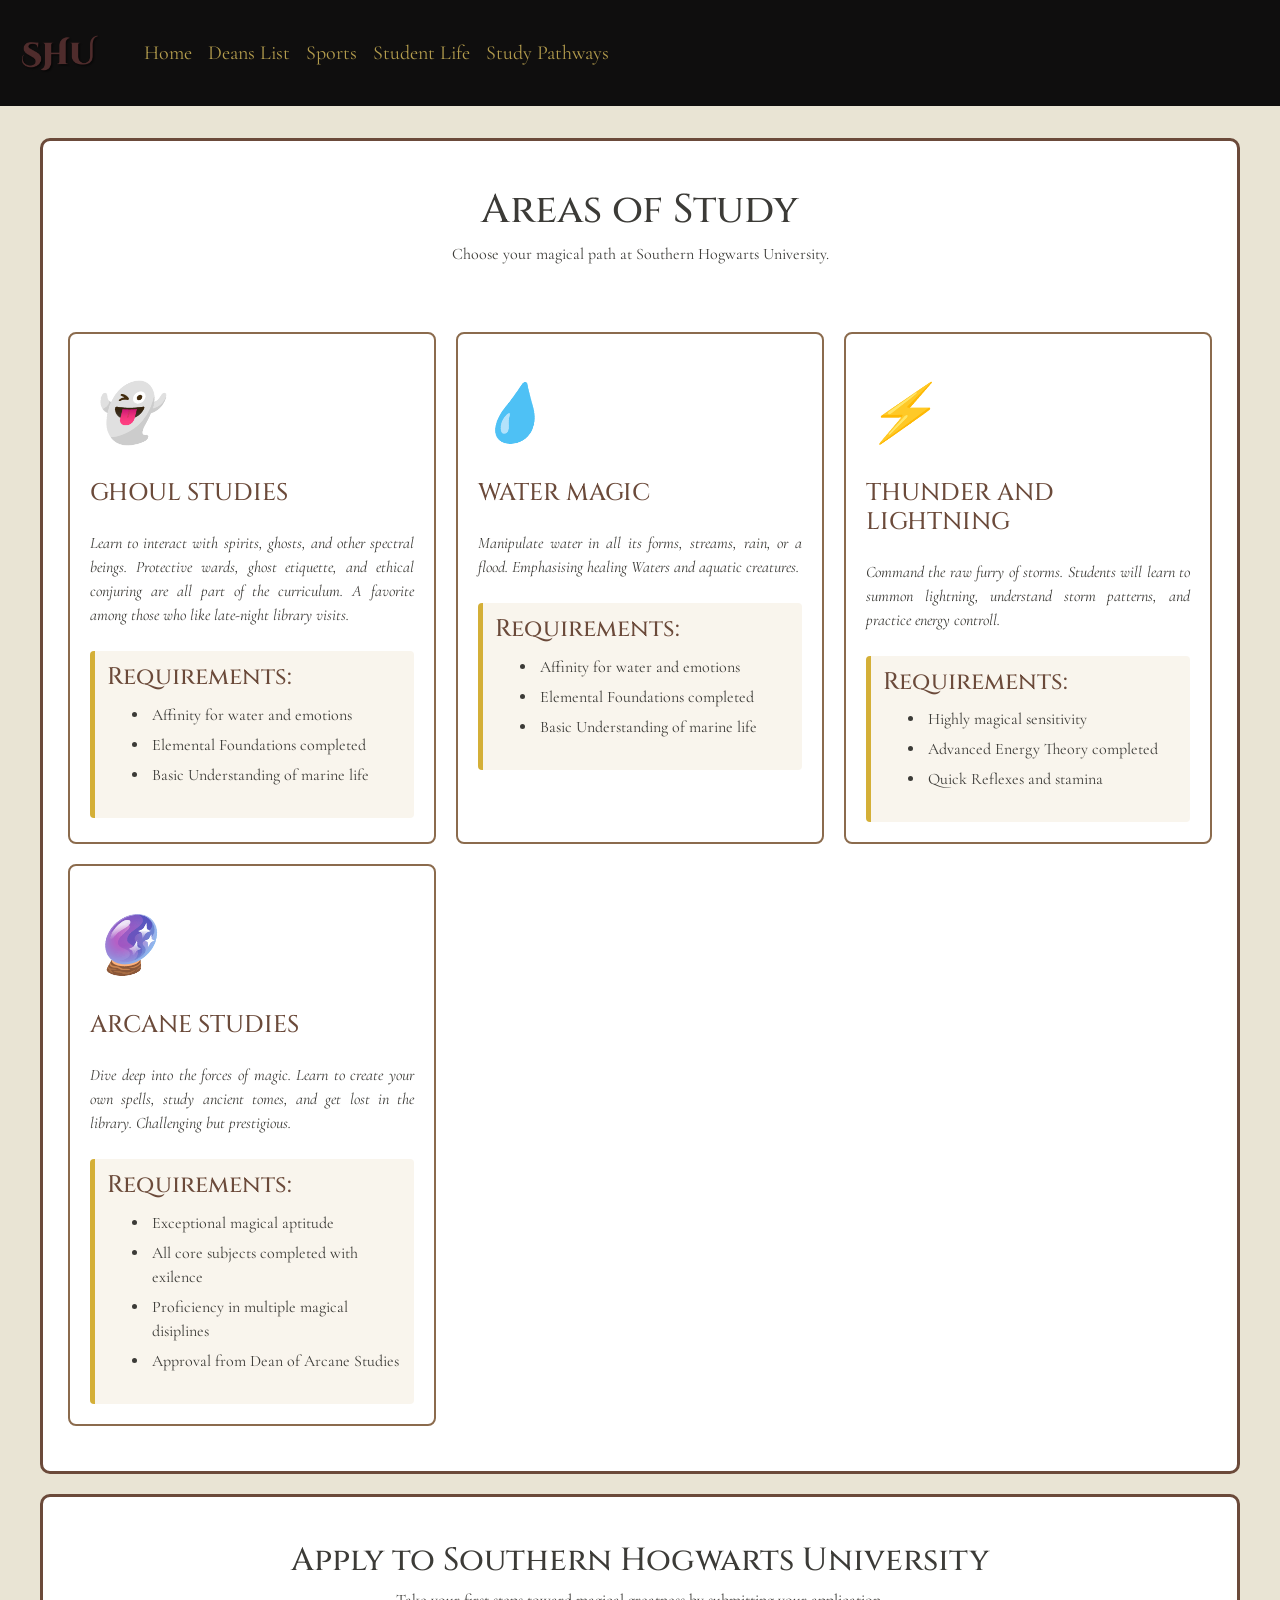
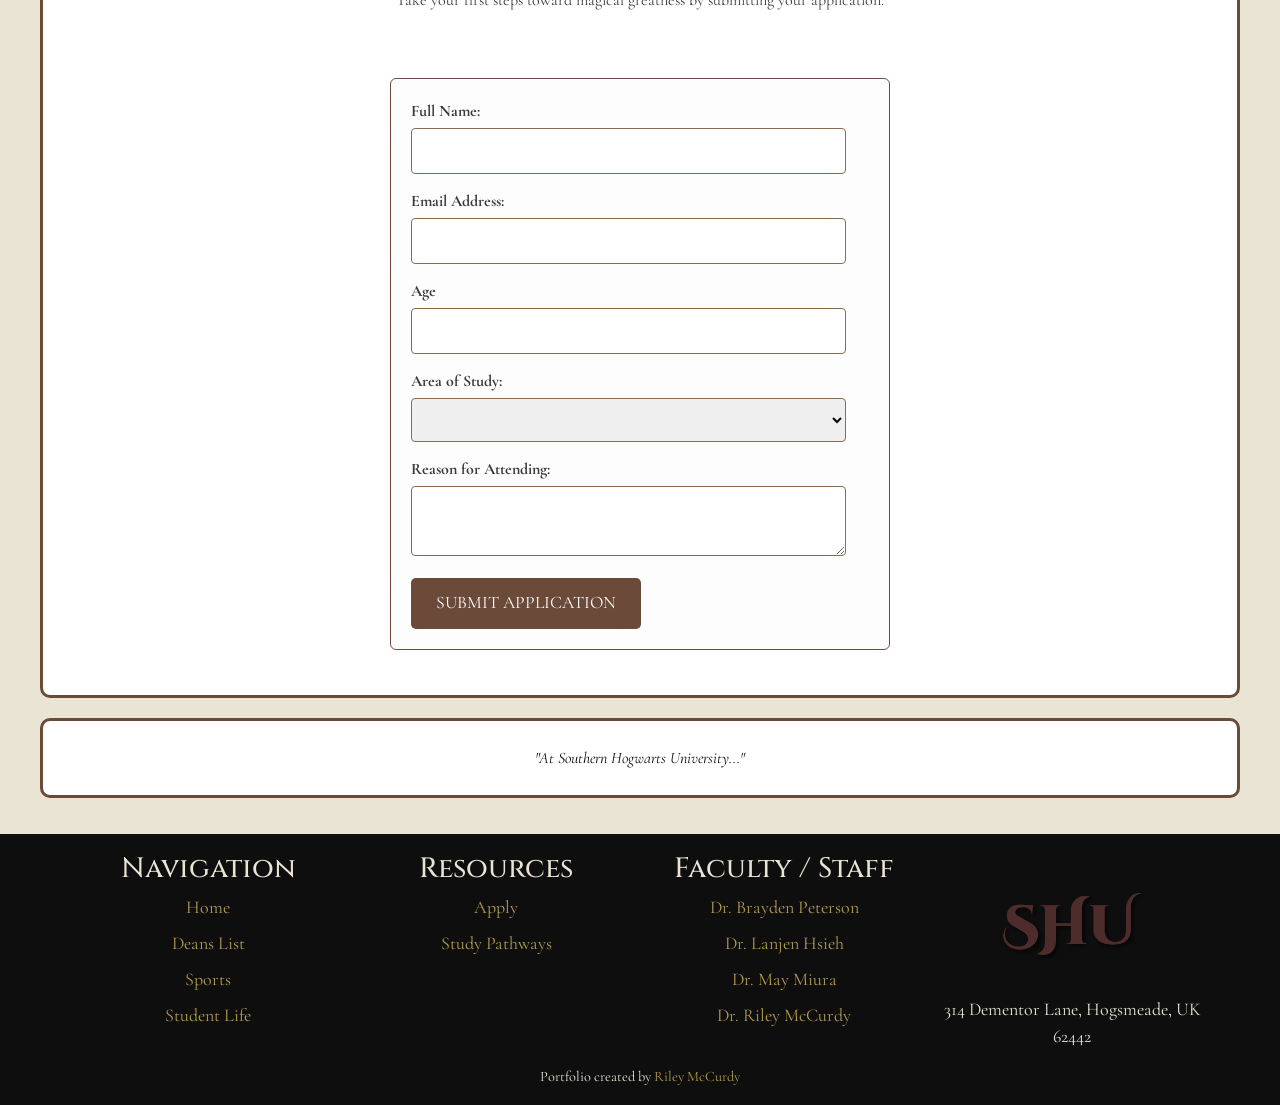
==== commit c68314d8: "Added comments to riley's pages" ====
--- a/areas_of_study.html
+++ b/areas_of_study.html
@@ -3,7 +3,7 @@
   <head>
     <meta charset="UTF-8" />
     <meta name="viewport" content="width=device-width, initial-scale=1.0" />
-    <link rel="icon" href="./images/owl.ico" type="image/x-icon">
+    <link rel="icon" href="./images/owl.ico" type="image/x-icon" />
     <link rel="stylesheet" href="styles.css" />
     <title>Areas of Study</title>
     <!-- Fonts -->
@@ -201,16 +201,22 @@
       </div>
     </nav>
     <main>
+      <!--  groups primary page content -->
       <section class="frame">
+        <!--  isolates study section -->
         <div class="headding">
+          <!--  groups title text -->
           <h1>Areas of Study</h1>
           <p>Choose your magical path at Southern Hogwarts University.</p>
         </div>
 
         <div class="pathway-card-holder">
-          <!-- Ghoul Studies -->
+          <!--  holds multiple cards -->
+
           <section class="pathway-card">
+            <!--  separate program block -->
             <p class="symbol">👻</p>
+            <!--  visual identifier -->
             <h2>Ghoul Studies</h2>
             <p>
               Learn to interact with spirits, ghosts, and other spectral beings.
@@ -219,18 +225,18 @@
               library visits.
             </p>
             <div class="pathway-req">
+              <!--  groups requirements -->
               <h4>Requirements:</h4>
               <ul>
-                <li>Strong constitution and mental fortitude</li>
-                <li>Open-minded and curious about the afterlife</li>
-                <li>Basic Magical Theory completed</li>
-                <li>Need a Recommendation from a practicing spirit medium</li>
+                <li>Affinity for water and emotions</li>
+                <li>Elemental Foundations completed</li>
+                <li>Basic Understanding of marine life</li>
               </ul>
             </div>
           </section>
 
-          <!-- Water Magic -->
           <section class="pathway-card">
+            <!--  another program block -->
             <p class="symbol">💧</p>
             <h2>Water Magic</h2>
             <p>
@@ -247,8 +253,8 @@
             </div>
           </section>
 
-          <!-- Thunder and Lightning -->
           <section class="pathway-card">
+            <!--  separate lightning program -->
             <p class="symbol">⚡</p>
             <h2>Thunder and Lightning</h2>
             <p>
@@ -266,8 +272,8 @@
             </div>
           </section>
 
-          <!-- Arcane Studies -->
           <section class="pathway-card">
+            <!--  separate arcane program -->
             <p class="symbol">🔮</p>
             <h2>Arcane Studies</h2>
             <p>
@@ -287,72 +293,71 @@
           </section>
         </div>
       </section>
+
       <section class="frame" id="applicationForm">
+        <!--  dedicated form area -->
         <div class="headding">
+          <!--  form heading -->
           <h2>Apply to Southern Hogwarts University</h2>
           <p>
             Take your first steps toward magical greatness by submitting your
             application.
           </p>
         </div>
+
         <div class="application">
+          <!--  contains form -->
           <form>
+            <!--  collects user data -->
             <div class="application-card">
-              <label class="form-label"> Full Name: </label>
-              <input
-                class="form-control"
-                type="text"
-                placeholder="Enter your full name"
-              />
-            </div>
+              <!--  isolate field -->
+              <label> Full Name: </label>
+              <input type="text" />
+            </div>
+
             <div class="application-card">
-              <label class="form-label"> Email Address: </label>
-              <input
-                class="form-control"
-                type="email"
-                placeholder="Enter your email address"
-              />
-            </div>
+              <!--  separate input -->
+              <label>Email Address:</label>
+              <input type="email" />
+            </div>
+
             <div class="application-card">
-              <label class="form-label"> Age </label>
-              <input
-                class="form-control"
-                type="number"
-                placeholder="Enter your age"
-              />
-            </div>
+              <!--  structured input -->
+              <label>Age</label>
+              <input type="number" />
+            </div>
+
             <div class="application-card">
-              <label class="form-label"> Area of Study: </label>
-              <select class="form-select">
-                <option>Select your Preferred area of study</option>
-                <option>Ghoul Studies</option>
-                <option>Water Magic</option>
-                <option>Thunder and Lightning</option>
-                <option>Arcane Studies</option>
+              <!--  isolated select -->
+              <label>Area of Study:</label>
+              <select>
+                ...
               </select>
             </div>
+
             <div class="application-card">
-              <label class="form-label"> Reason for Attending:</label>
-              <textarea
-                class="form-control"
-                rows="4"
-                placeholder="Why do you wish to study at Southern Hogwarts University?"
-              ></textarea>
-            </div>
+              <!--  isolate textarea -->
+              <label>Reason for Attending:</label>
+              <textarea></textarea>
+            </div>
+
             <button type="submit" class="application-btn">
+              <!--  triggers form -->
               Submit Application
             </button>
           </form>
         </div>
       </section>
+
       <section class="frame">
+        <!--  separate quote block -->
         <div class="quote">
-          "At Southern Hogwarts University, we believe that every student has
-          the protential to achieve magical greateness throught dedication,
-          discipline, and proper guidance."
+          <!--  style quote independently -->
+          "At Southern Hogwarts University..."
         </div>
       </section>
     </main>
+
     <script
       src="https://cdn.jsdelivr.net/npm/bootstrap@5.3.8/dist/js/bootstrap.bundle.min.js"
       integrity="sha384-FKyoEForCGlyvwx9Hj09JcYn3nv7wiPVlz7YYwJrWVcXK/BmnVDxM+D2scQbITxI"
@@ -390,7 +395,7 @@
         <div class="footer-section">
           <img
             src="images/logo.png"
-            alt="Souther Hogwarts University Logo"
+            alt="Southern Hogwarts University Logo"
             class="footer-logo"
           />
           <!-- This is a fake address I came up with, the zip code spells MAGIC on a telephone keypad and Hogsmeade is a small village near Hogwarts in the Harry Potter universe-->
--- a/styles.css
+++ b/styles.css
@@ -597,6 +597,7 @@
 
 .braydenport-courses dt {
   margin-top: 1em;
+  font-size: 2em;
 }
 
 .braydenport-courses dd {
@@ -1110,7 +1111,7 @@
   height: 300px;
   width: 250px;
   border-radius: 25%;
-  padding: 0 auto;
+  padding: 0.5em;
 }
 
 .mayport-info {
@@ -1162,6 +1163,7 @@
 
 @media screen and (min-width: 992px), print {
   
+    /* Additional style: 3 column grid on the student life grid */
     .life-grid {
         grid-template-columns: auto auto auto;
         gap: 20px;
